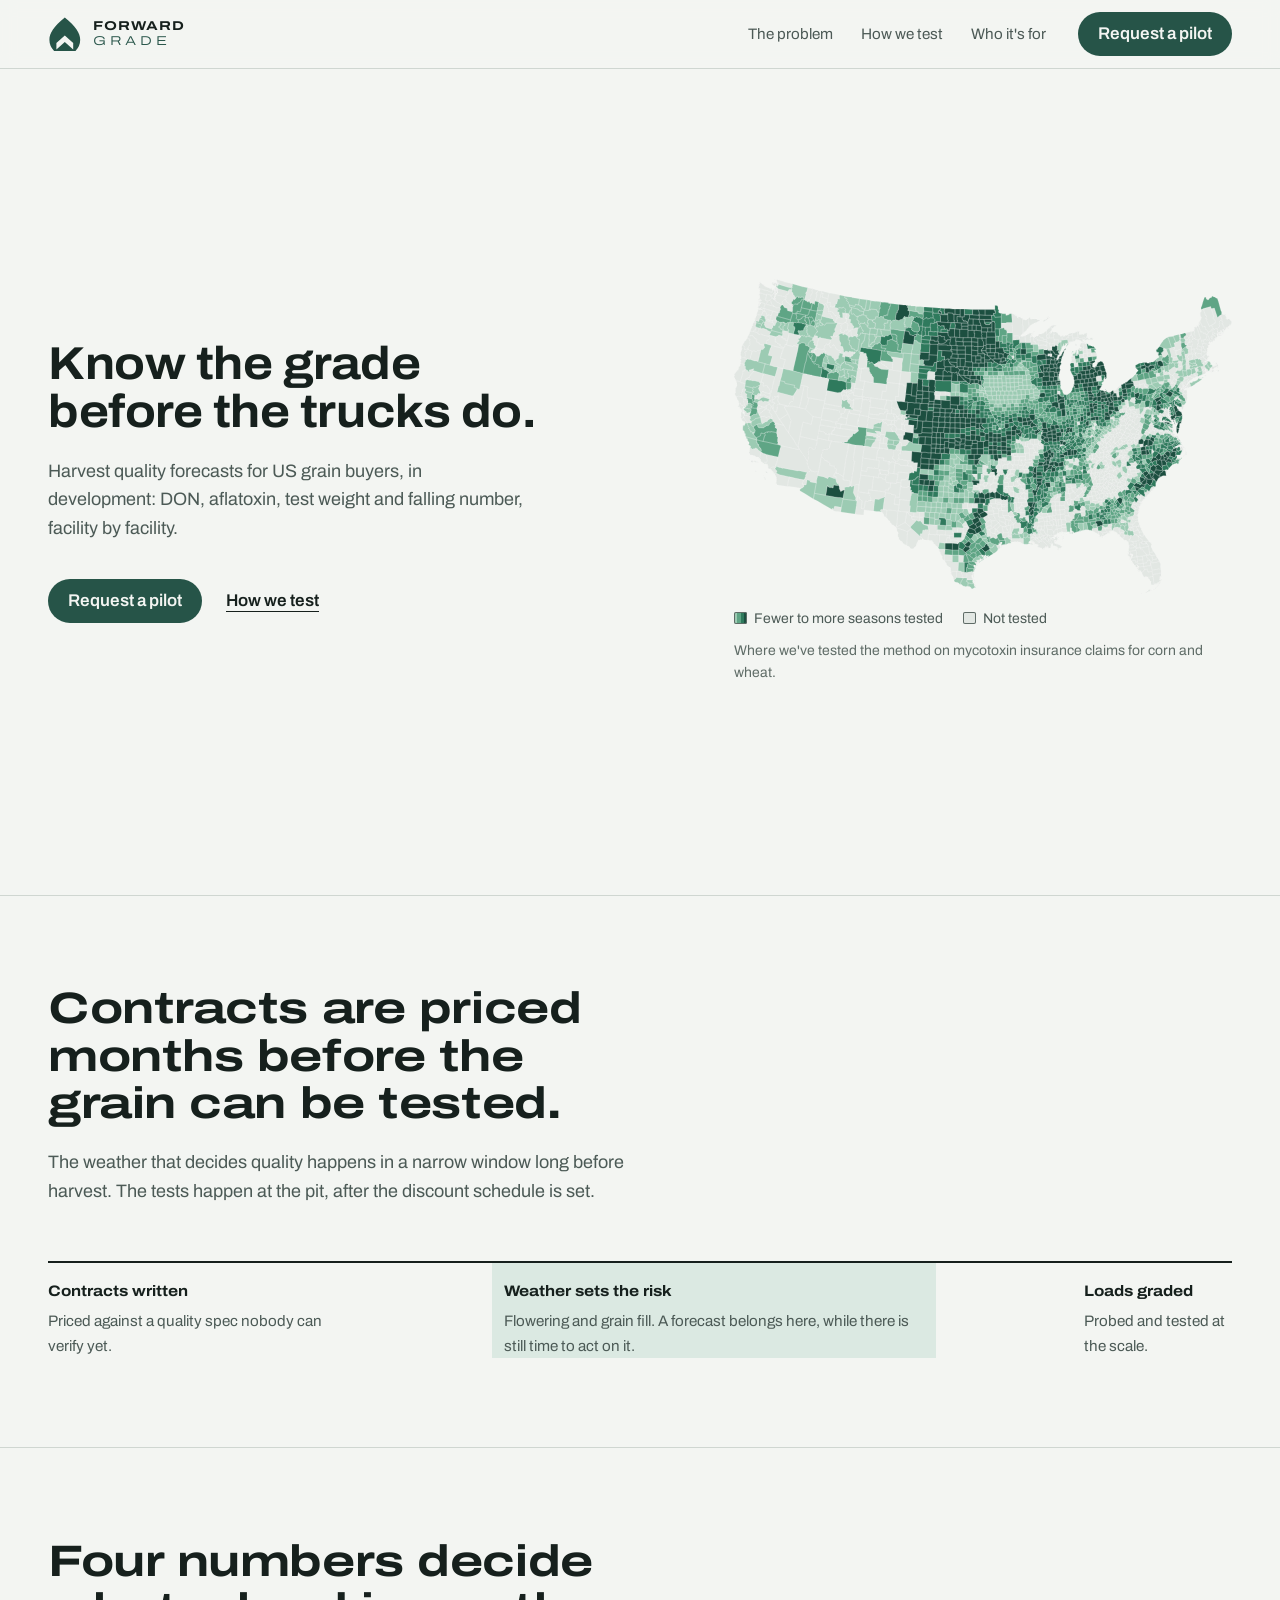
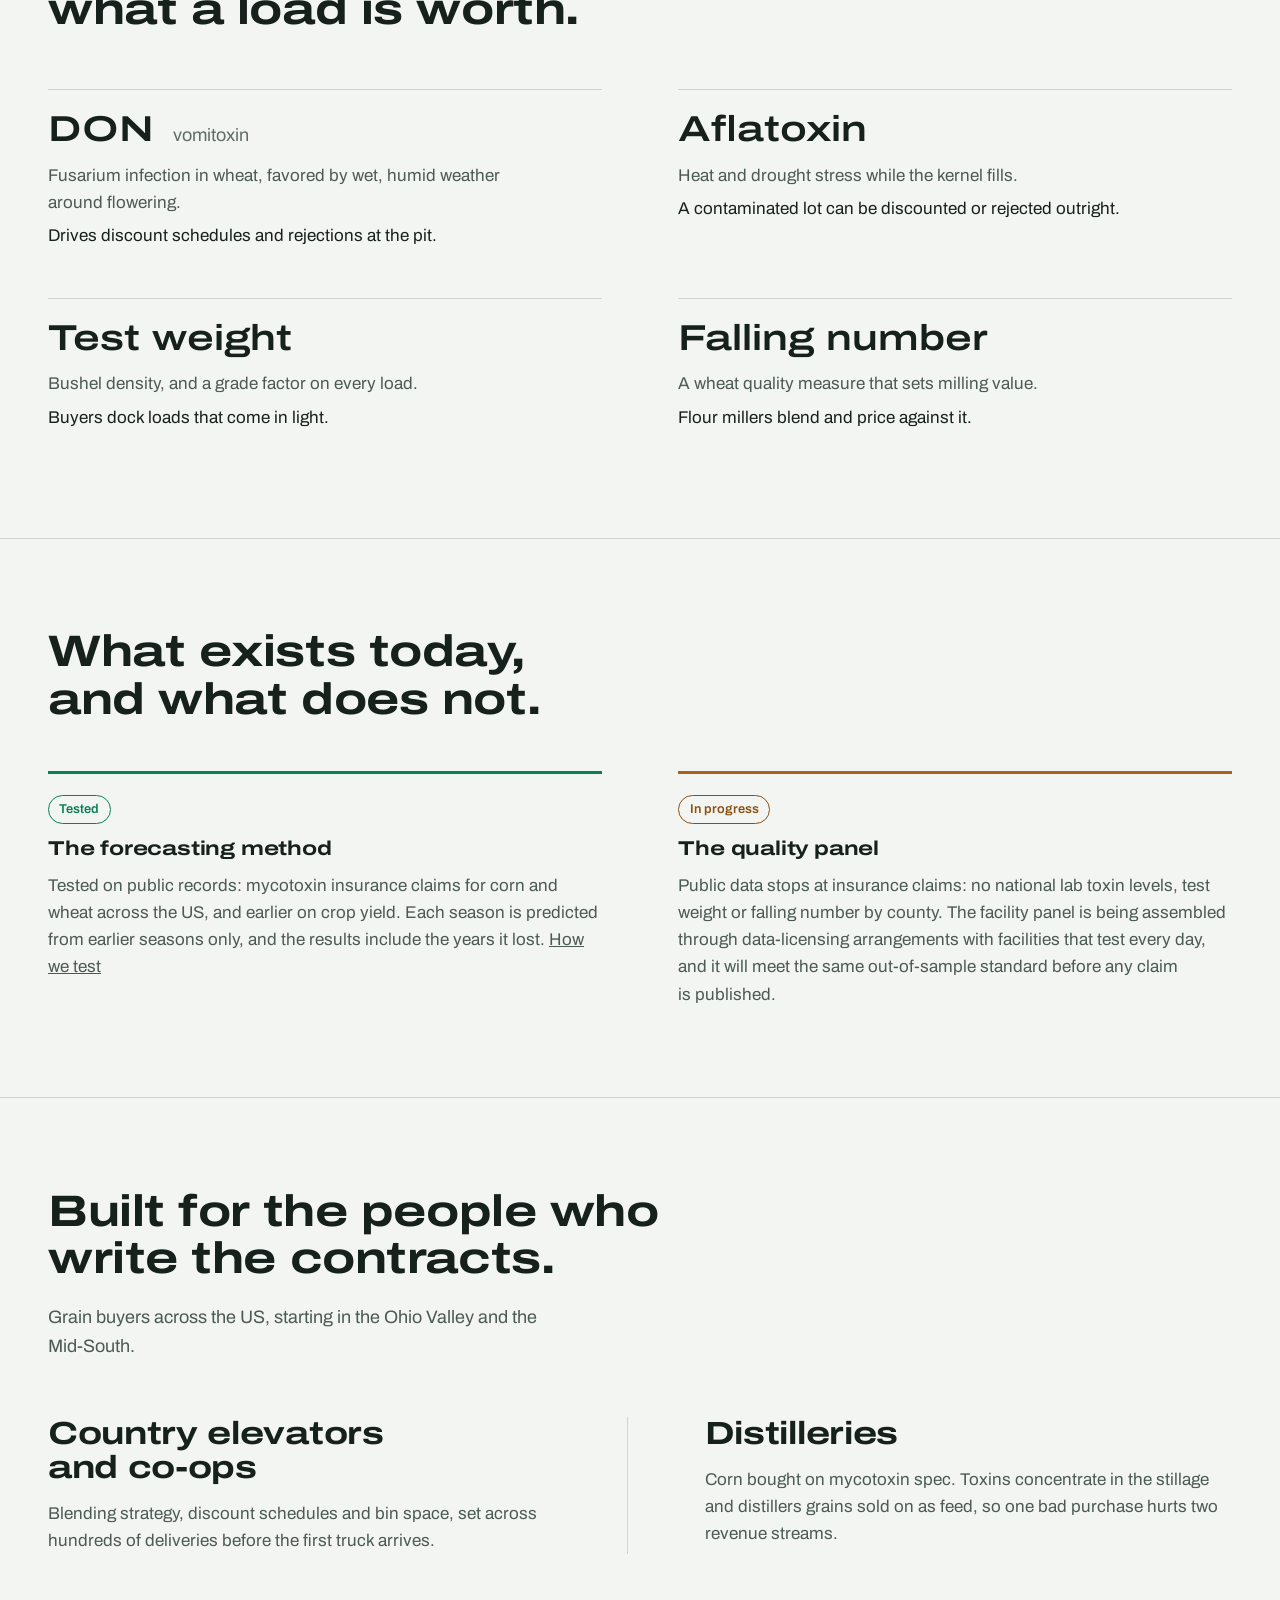
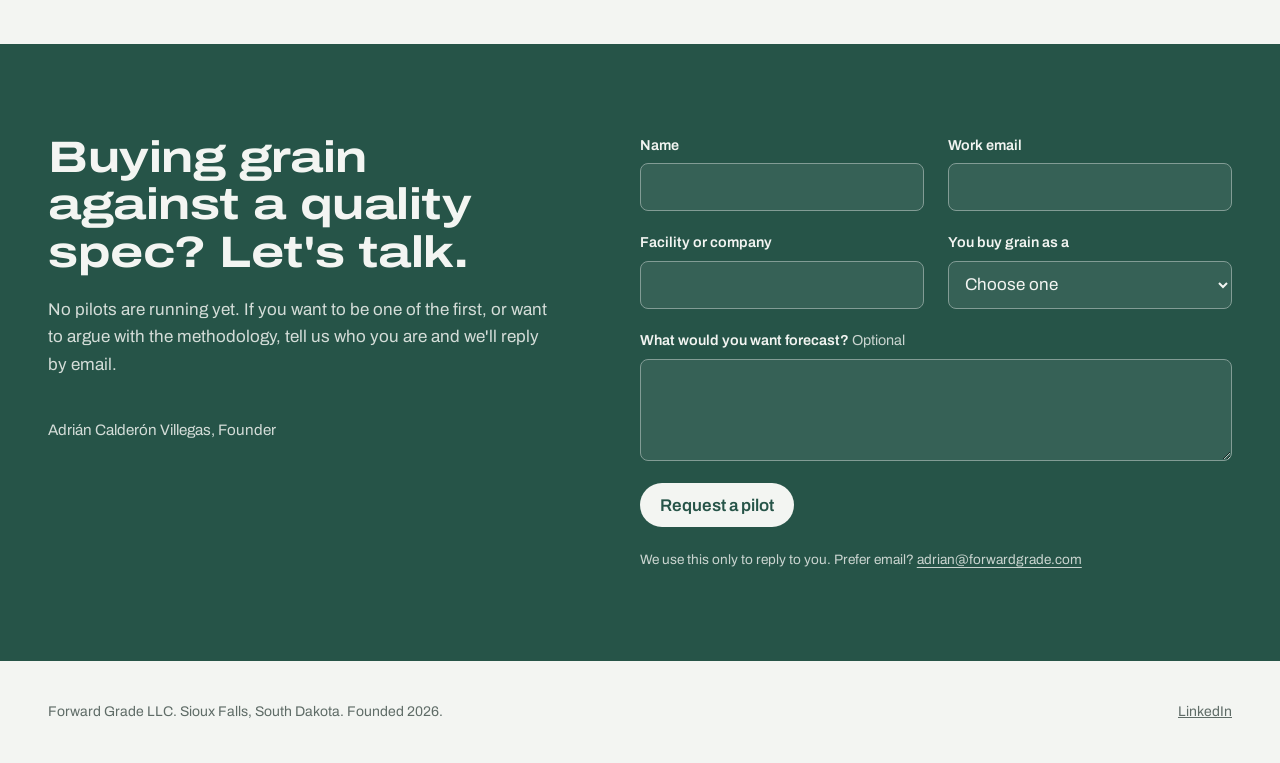
==== index.html @ 38999e74 "Forward Grade site: landing page, How we test, pilot form Co-Authored-By: Claude Opus 5.5 <noreply@a" ====
<!doctype html>
<html lang="en">
<head>
<meta charset="utf-8">
<meta name="viewport" content="width=device-width, initial-scale=1">
<title>Forward Grade | Building harvest quality forecasts for US grain buyers</title>
<meta name="description" content="Forward Grade is building harvest quality forecasts (DON, aflatoxin, test weight, falling number) for US elevators, co-ops and distilleries whose contracts are priced on them, starting in the Ohio Valley and the Mid-South.">
<meta property="og:title" content="Forward Grade">
<meta property="og:description" content="Forward Grade is building harvest quality forecasts for US grain buyers: DON, aflatoxin, test weight and falling number. A first public test on national mycotoxin insurance records is published.">
<meta name="theme-color" content="#265448">
<link rel="icon" href="img/favicon.svg" type="image/svg+xml">
<link rel="preload" href="fonts/archivo.woff2" as="font" type="font/woff2" crossorigin>
<link rel="stylesheet" href="styles.css">
</head>
<body>

<header class="top">
  <div class="wrap">
    <a class="lockup" href="#top" aria-label="Forward Grade, home">
      <svg viewBox="96 70 320 336" aria-hidden="true"><path fill-rule="evenodd" d="M256 76 C 366 162 410 236 410 298 A 154 154 0 0 1 102 298 C 102 236 146 162 256 76 Z M172 330 L256 254 L340 330 L340 396 L256 320 L172 396 Z"/></svg>
      <span><b>FORWARD</b><i>GRADE</i></span>
    </a>
    <nav aria-label="Sections">
      <a href="#gap">The problem</a>
      <a href="method.html">How we test</a>
      <a href="#buyers">Who it's for</a>
    </nav>
    <a class="button" href="#contact">Request a pilot</a>
  </div>
</header>

<main id="top">

<section class="hero">
  <div class="wrap">
    <div>
      <h1>Know the grade before the trucks do.</h1>
      <p class="lede">Harvest quality forecasts for US grain buyers, in development: DON, aflatoxin, test weight and falling number, facility by facility.</p>
      <div class="actions">
        <a class="button" href="#contact">Request a pilot</a>
        <a class="quiet" href="method.html">How we test</a>
      </div>
    </div>
    <figure class="hero-map">
      <img src="img/us-tested.svg" width="960" height="607" fetchpriority="high" alt="Map of the lower 48 states with every county where the method was tested shaded green, darker where more seasons were tested. Tested counties cover the Corn Belt, the Plains, the Mid-South and the East.">
      <figcaption>
        <ul class="legend" aria-label="Map key"><li class="k-ramp">Fewer to more seasons tested</li><li class="k-none">Not tested</li></ul>
        Where we've tested the method on mycotoxin insurance claims for corn and wheat.
      </figcaption>
    </figure>
  </div>
</section>

<section id="gap">
  <div class="wrap">
    <h2>Contracts are priced months before the grain can be tested.</h2>
    <p class="lede">The weather that decides quality happens in a narrow window long before harvest. The tests happen at the pit, after the discount schedule is set.</p>
    <ol class="season">
      <li class="spring"><b>Contracts written</b>Priced against a quality spec nobody can verify yet.</li>
      <li class="summer"><b>Weather sets the risk</b>Flowering and grain fill. A forecast belongs here, while there is still time to act on it.</li>
      <li class="fall"><b>Loads graded</b>Probed and tested at the scale.</li>
    </ol>
  </div>
</section>

<section id="measures">
  <div class="wrap">
    <h2>Four numbers decide what a load is worth.</h2>
    <dl class="measures">
      <div>
        <dt>DON <small>vomitoxin</small></dt>
        <dd>Fusarium infection in wheat, favored by wet, humid weather around flowering.</dd>
        <dd>Drives discount schedules and rejections at the pit.</dd>
      </div>
      <div>
        <dt>Aflatoxin</dt>
        <dd>Heat and drought stress while the kernel fills.</dd>
        <dd>A contaminated lot can be discounted or rejected outright.</dd>
      </div>
      <div>
        <dt>Test weight</dt>
        <dd>Bushel density, and a grade factor on every load.</dd>
        <dd>Buyers dock loads that come in light.</dd>
      </div>
      <div>
        <dt>Falling number</dt>
        <dd>A wheat quality measure that sets milling value.</dd>
        <dd>Flour millers blend and price against it.</dd>
      </div>
    </dl>
  </div>
</section>

<section id="status">
  <div class="wrap">
    <h2>What exists today, and what does not.</h2>
    <div class="status">
      <article>
        <span class="tag">Tested</span>
        <h3>The forecasting method</h3>
        <p>Tested on public records: mycotoxin insurance claims for corn and wheat across the US, and earlier on crop yield. Each season is predicted from earlier seasons only, and the results include the years it lost. <a href="method.html">How we test</a></p>
      </article>
      <article>
        <span class="tag caveat">In progress</span>
        <h3>The quality panel</h3>
        <p>Public data stops at insurance claims: no national lab toxin levels, test weight or falling number by county. The facility panel is being assembled through data-licensing arrangements with facilities that test every day, and it will meet the same out-of-sample standard before any claim is published.</p>
      </article>
    </div>
  </div>
</section>

<section id="buyers">
  <div class="wrap">
    <h2>Built for the people who write the contracts.</h2>
    <p class="lede">Grain buyers across the US, starting in the Ohio Valley and the Mid-South.</p>
    <div class="buyers">
      <article>
        <h3>Country elevators and co-ops</h3>
        <p>Blending strategy, discount schedules and bin space, set across hundreds of deliveries before the first truck arrives.</p>
      </article>
      <article>
        <h3>Distilleries</h3>
        <p>Corn bought on mycotoxin spec. Toxins concentrate in the stillage and distillers grains sold on as feed, so one bad purchase hurts two revenue streams.</p>
      </article>
    </div>
  </div>
</section>

<section class="contact" id="contact">
  <div class="wrap">
    <div>
      <h2>Buying grain against a quality spec? Let's talk.</h2>
      <p>No pilots are running yet. If you want to be one of the first, or want to argue with the methodology, tell us who you are and we'll reply by email.</p>
      <p class="sign">Adrián Calderón Villegas, Founder</p>
    </div>
    <form class="pilot" action="https://formspree.io/f/xoevwzev" method="post" novalidate>
      <input type="hidden" name="_subject" value="Forward Grade pilot request">
      <div class="field">
        <label for="f-name">Name</label>
        <input id="f-name" name="name" autocomplete="name" required maxlength="120">
        <p class="err" id="e-name"></p>
      </div>
      <div class="field">
        <label for="f-email">Work email</label>
        <input id="f-email" name="email" type="email" autocomplete="email" required maxlength="254">
        <p class="err" id="e-email"></p>
      </div>
      <div class="field">
        <label for="f-organization">Facility or company</label>
        <input id="f-organization" name="organization" autocomplete="organization" required maxlength="160">
        <p class="err" id="e-organization"></p>
      </div>
      <div class="field">
        <label for="f-segment">You buy grain as a</label>
        <select id="f-segment" name="segment" required>
          <option value="">Choose one</option>
          <option>Country elevator or co-op</option>
          <option>Distillery</option>
          <option>Feed mill</option>
          <option>Ethanol plant</option>
          <option>Flour mill</option>
          <option>Other</option>
        </select>
        <p class="err" id="e-segment"></p>
      </div>
      <div class="field wide">
        <label for="f-message">What would you want forecast? <span>Optional</span></label>
        <textarea id="f-message" name="message" rows="3" maxlength="2000"></textarea>
        <p class="err" id="e-message"></p>
      </div>
      <div class="hp" aria-hidden="true"><label for="f-gotcha">Leave this empty</label><input id="f-gotcha" name="_gotcha" tabindex="-1" autocomplete="off"></div>
      <div class="wide submit">
        <button class="button" type="submit">Request a pilot</button>
        <p class="status" role="status"></p>
      </div>
      <p class="wide privacy">We use this only to reply to you. Prefer email? <a href="mailto:adrian@forwardgrade.com">adrian@forwardgrade.com</a></p>
    </form>
  </div>
</section>
<script>
// Progressive enhancement: without JS the form still posts to Formspree, which shows its own thank-you page.
const form = document.querySelector(".pilot"), status = form.querySelector(".status"), button = form.querySelector("button");
const messages = {
  name: "Enter your name.",
  email: "Enter an email address like name@company.com.",
  organization: "Enter the facility or company you buy for.",
  segment: "Choose the kind of buyer you are.",
};
function showErrors(errors) {
  for (const [k, msg] of Object.entries(errors)) {
    document.getElementById("e-" + k).textContent = msg;
    document.getElementById("f-" + k).setAttribute("aria-invalid", "true");
  }
  status.textContent = "Check the highlighted fields.";
  form.querySelector("[aria-invalid]").focus();
}
form.addEventListener("submit", async (e) => {
  e.preventDefault();
  form.querySelectorAll(".err").forEach((p) => (p.textContent = ""));
  form.querySelectorAll("[aria-invalid]").forEach((el) => el.removeAttribute("aria-invalid"));
  // Formspree only checks the email format, so required fields are checked here with the browser's own rules.
  const errors = {};
  for (const k in messages) if (!form.elements[k].checkValidity() || !form.elements[k].value.trim()) errors[k] = messages[k];
  if (Object.keys(errors).length) return showErrors(errors);
  button.disabled = true;
  status.textContent = "Sending your request...";
  try {
    const res = await fetch(form.action, { method: "POST", body: new FormData(form), headers: { Accept: "application/json" } });
    if (res.ok) {
      form.reset();
      status.textContent = "Request sent. We'll reply by email.";
    } else {
      const body = await res.json().catch(() => ({}));
      const fieldErrors = Object.fromEntries((body.errors || []).filter((x) => messages[x.field]).map((x) => [x.field, messages[x.field]]));
      if (Object.keys(fieldErrors).length) showErrors(fieldErrors);
      else status.textContent = "Couldn't send right now. Try again, or email adrian@forwardgrade.com.";
    }
  } catch {
    status.textContent = "Couldn't send. Check your connection and try again, or email adrian@forwardgrade.com.";
  }
  button.disabled = false;
});
</script>

</main>

<footer>
  <div class="wrap">
    <span>Forward Grade LLC. Sioux Falls, South Dakota. Founded 2026.</span>
    <a href="https://www.linkedin.com/company/forwardgrade">LinkedIn</a>
  </div>
</footer>

</body>
</html>
---- styles.css ----
@font-face {
  font-family: "Archivo";
  src: url("fonts/archivo.woff2") format("woff2");
  font-weight: 100 900;
  font-stretch: 62% 125%;
  font-display: swap;
}

:root {
  --paper: #f3f5f2;
  --surface: #fbfcfa;
  --ink: #16201d;
  --ink-soft: #4c5a56;
  --ink-faint: #5f6c67;
  --rule: #cfd6d1;
  --brand: #265448;
  /* map ramp: keep in sync with us-tested.svg (backtest/make_web_charts.py) */
  --depth-1: #9ccbb3;
  --depth-2: #5fa585;
  --depth-3: #2f7a5d;
  --depth-4: #1c4f40;
  --depth-none: #e2e7e3;
  --win: #0a7f5b;
  --caveat: #a8651a;
  --caveat-text: #8a5212;
  --on-brand: #f3f5f2;
  --band: #265448;
  --on-band: #f3f5f2;
  --band-button: #f3f5f2;
  --band-button-text: #265448;
  --band-err: #f2c48d;
  --measure: 36rem;
  --wide: 76rem;
  --gutter: clamp(1rem, 4vw, 3rem);
  color-scheme: light dark;
}

@media (prefers-color-scheme: dark) {
  :root {
    --paper: #0f1412;
    --surface: #171d1a;
    --ink: #e3e9e5;
    --ink-soft: #a9b5af;
    --ink-faint: #8d9a94;
    --rule: #2b3430;
    --brand: #e8d3ae;
    --depth-1: #2c5a4a;
    --depth-2: #3f8a6c;
    --depth-3: #6cb898;
    --depth-4: #a9dcc6;
    --depth-none: #1f2724;
    --win: #3fa07f;
    --caveat: #bf8134;
    --caveat-text: #d89a4e;
    --on-brand: #0f1412;
    --band: #1b332c;
    --on-band: #e3e9e5;
    --band-button: #e8d3ae;
    --band-button-text: #0f1412;
  }
}

*, *::before, *::after { box-sizing: border-box; }
html { scroll-behavior: smooth; scroll-padding-top: 5rem; }
body {
  margin: 0;
  background: var(--paper);
  color: var(--ink);
  font: 400 1.0625rem/1.6 "Archivo", system-ui, sans-serif;
  font-stretch: 100%;
  -webkit-font-smoothing: antialiased;
}
h1, h2, h3 { margin: 0; font-weight: 700; font-stretch: 125%; line-height: 1.08; letter-spacing: -0.01em; text-wrap: balance; }
h2 { font-size: clamp(1.75rem, 3.6vw, 2.75rem); max-width: 22ch; }
h3 { font-size: 1.25rem; }
p { margin: 0; max-width: var(--measure); text-wrap: pretty; }
a { color: inherit; }
:focus-visible { outline: 2px solid var(--win); outline-offset: 3px; border-radius: 2px; }

.wrap { width: min(100% - 2 * var(--gutter), var(--wide)); margin-inline: auto; }
section { padding-block: clamp(3.5rem, 7vw, 6rem); }
section + section { border-top: 1px solid var(--rule); }
.lede { color: var(--ink-soft); font-size: 1.125rem; margin-top: 1.25rem; }

/* Header */
.top { position: sticky; top: 0; z-index: 10; background: color-mix(in srgb, var(--paper) 92%, transparent); backdrop-filter: blur(8px); border-bottom: 1px solid var(--rule); }
.top .wrap { display: flex; align-items: center; gap: 2rem; height: 4.25rem; }
.lockup { display: flex; align-items: center; gap: 0.7rem; text-decoration: none; margin-right: auto; }
.lockup svg { width: 2.1rem; height: 2.1rem; fill: var(--brand); }
.lockup span { display: grid; line-height: 1; font-stretch: 125%; font-size: 0.8rem; }
.lockup b { letter-spacing: 0.08em; }
.lockup i { font-style: normal; font-weight: 300; letter-spacing: 0.32em; color: var(--brand); margin-top: 0.2em; }
.top nav { display: flex; gap: 1.75rem; font-size: 0.95rem; }
.top nav a { text-decoration: none; color: var(--ink-soft); }
.top nav a:hover, .top nav [aria-current] { color: var(--ink); }
.top nav [aria-current] { text-decoration: underline; text-decoration-thickness: 2px; text-underline-offset: 0.45em; }

.button {
  display: inline-flex; align-items: center; min-height: 2.75rem; padding: 0 1.25rem;
  background: var(--brand); color: var(--on-brand); border-radius: 999px;
  font-weight: 600; text-decoration: none; white-space: nowrap;
  transition: transform 0.15s, background-color 0.15s;
}
.button:hover { background: color-mix(in srgb, var(--brand) 86%, var(--ink)); }
.button:active { transform: translateY(1px); }
.quiet { font-weight: 600; text-underline-offset: 0.3em; }

/* Hero */
.hero { padding-block: clamp(2.5rem, 6vw, 5rem); }
.hero .wrap { display: grid; grid-template-columns: 1.25fr 1fr; gap: clamp(2rem, 5vw, 5rem); align-items: center; min-height: calc(100dvh - 4.25rem - 10rem); }
.hero h1 { font-size: clamp(2.25rem, 3.6vw, 3.4rem); font-stretch: 110%; line-height: 1.04; max-width: none; }
.hero .lede { max-width: 30rem; }
.actions { display: flex; flex-wrap: wrap; align-items: center; gap: 1.5rem; margin-top: 2.25rem; }
.hero-map img { display: block; width: 100%; height: auto; }
.legend { list-style: none; display: flex; flex-wrap: wrap; gap: 0.35rem 1.25rem; margin: 0 0 0.6rem; padding: 0; color: var(--ink-soft); }
.legend li::before { content: ""; display: inline-block; width: 0.8rem; height: 0.8rem; border-radius: 2px; margin-right: 0.45rem; vertical-align: -0.1em; box-shadow: inset 0 0 0 1px var(--ink-faint); }
.k-ramp::before { width: 3.2rem; background: linear-gradient(90deg, var(--depth-1) 0 25%, var(--depth-2) 0 50%, var(--depth-3) 0 75%, var(--depth-4) 0); }
.k-none::before { background: var(--depth-none); }
figure { margin: 0; }
figcaption { margin-top: 0.9rem; font-size: 0.875rem; color: var(--ink-faint); max-width: 34rem; }

/* The gap: a real timeline */
.season { list-style: none; padding: 0; margin: 3.5rem 0 0; display: grid; grid-template-columns: repeat(8, 1fr); border-top: 2px solid var(--ink); }
.season li { padding-top: 1rem; font-size: 0.95rem; color: var(--ink-soft); }
.season li b { display: block; color: var(--ink); font-stretch: 112%; margin-bottom: 0.35rem; }
.season .spring { grid-column: 1 / 3; }
.season .summer { grid-column: 4 / 7; background: color-mix(in srgb, var(--win) 10%, transparent); padding-inline: 0.75rem; }
.season .fall { grid-column: 8 / 9; }

/* Four measures */
.measures { display: grid; grid-template-columns: repeat(2, 1fr); gap: 3rem clamp(2rem, 6vw, 6rem); margin-top: 3.5rem; }
.measures div { border-top: 1px solid var(--rule); padding-top: 1.25rem; }
.measures dt { font-size: clamp(1.6rem, 3vw, 2.25rem); font-weight: 600; font-stretch: 125%; line-height: 1.1; }
.measures dt small { font-size: 0.5em; font-weight: 400; font-stretch: 100%; color: var(--ink-faint); margin-left: 0.4em; }
.measures dd { margin: 0.75rem 0 0; color: var(--ink-soft); max-width: 30rem; }
.measures dd + dd { color: var(--ink); margin-top: 0.4rem; }

/* Built / not built */
.status { display: grid; grid-template-columns: 1fr 1fr; gap: clamp(2rem, 6vw, 6rem); margin-top: 3rem; }
.status article { border-top: 3px solid var(--win); padding-top: 1.25rem; }
.status article + article { border-top-color: var(--caveat); }
.status h3 { margin: 0.9rem 0 0.75rem; }
.status p { color: var(--ink-soft); }
.tag { display: inline-block; font-size: 0.8rem; font-weight: 600; padding: 0.2rem 0.65rem; border-radius: 999px; border: 1px solid currentColor; color: var(--win); }
.tag.caveat { color: var(--caveat-text); }

/* The record */
.method .lede + .lede { margin-top: 1rem; color: var(--ink); }
.not-quality { margin-top: 3.5rem; font-weight: 600; color: var(--caveat-text); }
.charts { display: grid; grid-template-columns: 1fr 1fr; gap: clamp(2rem, 5vw, 4rem); margin-top: 1.25rem; }
.withdrawn { border-left: 3px solid var(--caveat); padding-left: clamp(1rem, 2vw, 1.75rem); }
.crop h3 { display: flex; align-items: center; gap: 0.75rem; font-size: 1.125rem; margin-bottom: 1.25rem; }

.bars { list-style: none; margin: 0; padding: 0; height: 10rem; background: linear-gradient(var(--rule), var(--rule)) 0 30.5% / 100% 1px no-repeat, linear-gradient(var(--rule), var(--rule)) 0 69.5% / 100% 1px no-repeat; display: grid; grid-template-columns: repeat(13, 1fr); gap: 2px; position: relative; }
.bars::before { content: ""; position: absolute; inset: 50% 0 auto; border-top: 1px solid var(--ink-faint); }
.bars li { position: relative; outline-offset: 0; }
.bars li::before { content: ""; position: absolute; left: 18%; right: 18%; height: max(2px, calc(var(--h) * 0.78%)); }
.bars .up::before { bottom: 50%; background: var(--win); border-radius: 4px 4px 0 0; }
.bars .down::before { top: 50%; background: var(--caveat); border-radius: 0 0 4px 4px; }
.bars li span { position: absolute; bottom: -1.4rem; left: 0; right: 0; text-align: center; font-size: 0.75rem; color: var(--ink-faint); font-variant-numeric: tabular-nums; }
.bars li::after {
  content: attr(data-v); position: absolute; left: 50%; bottom: calc(50% + var(--h) * 0.78% + 0.4rem); translate: -50% 0;
  background: var(--ink); color: var(--paper); font-size: 0.75rem; font-weight: 600; padding: 0.15rem 0.45rem; border-radius: 4px;
  white-space: nowrap; opacity: 0; pointer-events: none; transition: opacity 0.12s; z-index: 1;
}
.bars .down::after { bottom: auto; top: calc(50% + var(--h) * 0.78% + 0.4rem); }
.bars li:hover::after { opacity: 1; }
.crop figcaption { margin-top: 2.25rem; }
.withdrawn .bars .up::before { background: color-mix(in srgb, var(--win) 45%, var(--paper)); box-shadow: inset 0 0 0 1.5px var(--win); }
.withdrawn .bars .down::before { background: color-mix(in srgb, var(--caveat) 45%, var(--paper)); box-shadow: inset 0 0 0 1.5px var(--caveat); }
.withdrawn .bars .carried::before { background: var(--win); }
.bars .carried-note { position: absolute; left: 0; width: calc(200% / 13); top: calc(50% + 0.75rem); border-top: 2px solid var(--caveat); padding-top: 0.35rem; font-size: 0.75rem; line-height: 1.3; color: var(--caveat-text); font-weight: 600; }
.bars .carried-note::before, .bars .carried-note::after { content: none; }

details { margin-top: 4rem; }
summary { cursor: pointer; font-weight: 600; color: var(--ink-soft); }
table { margin-top: 1.25rem; border-collapse: collapse; font-variant-numeric: tabular-nums; font-size: 0.9rem; min-width: 22rem; }
th, td { padding: 0.4rem 1.5rem 0.4rem 0; text-align: right; }
th:first-child, td:first-child { text-align: left; }
thead th { border-bottom: 1px solid var(--rule); color: var(--ink-soft); font-weight: 600; }

/* Who it is for */
.buyers { display: grid; grid-template-columns: 1.1fr 1fr; gap: clamp(2rem, 6vw, 6rem); margin-top: 3.5rem; }
.buyers h3 { font-size: clamp(1.5rem, 2.6vw, 2rem); }
.buyers p { margin-top: 0.9rem; color: var(--ink-soft); }
.buyers article:first-child { padding-right: clamp(0rem, 3vw, 3rem); border-right: 1px solid var(--rule); }

/* Contact */
.contact { background: var(--band); color: var(--on-band); border: 0; }
.contact .wrap { display: grid; grid-template-columns: 1fr 1.15fr; align-items: start; gap: 2.5rem clamp(2rem, 6vw, 6rem); }
.contact h2 { max-width: 18ch; }
.contact .wrap > div > p { margin-top: 1.25rem; opacity: 0.85; }
.contact .button { background: var(--band-button); color: var(--band-button-text); }
.contact .button:hover { background: color-mix(in srgb, var(--band-button) 88%, var(--band)); }
.contact a:not(.button) { color: var(--on-band); text-underline-offset: 0.2em; }
.contact :focus-visible { outline-color: var(--on-band); }
.cta .wrap { grid-template-columns: 1fr; }
.contact .wrap .sign { font-size: 0.95rem; margin-top: 2.5rem; }

.pilot { display: grid; grid-template-columns: 1fr 1fr; gap: 1.25rem 1.5rem; }
.pilot .wide { grid-column: 1 / -1; }
.field { display: grid; gap: 0.4rem; align-content: start; }
.field label { font-size: 0.9rem; font-weight: 600; }
.field label span { font-weight: 400; opacity: 0.8; }
.pilot input, .pilot select, .pilot textarea {
  font: inherit; color: var(--on-band); background: color-mix(in srgb, var(--on-band) 8%, var(--band));
  border: 1px solid color-mix(in srgb, var(--on-band) 45%, var(--band)); border-radius: 0.5rem; padding: 0.6rem 0.75rem; width: 100%; min-height: 3rem;
}
.pilot select option { color: initial; }
.pilot textarea { resize: vertical; }
.pilot [aria-invalid] { border-color: var(--band-err); border-width: 2px; }
.pilot .err { color: var(--band-err); font-size: 0.85rem; min-height: 0; }
.pilot .err:empty { display: none; }
.pilot .submit { display: flex; flex-wrap: wrap; align-items: center; gap: 1rem 1.5rem; }
.pilot button { border: 0; cursor: pointer; font: inherit; font-weight: 600; }
.pilot button:disabled { opacity: 0.6; cursor: progress; }
.pilot .status { font-weight: 600; }
.pilot .privacy { font-size: 0.85rem; opacity: 0.8; }
.pilot .privacy a { color: var(--on-band); }
.hp { position: absolute; left: -9999px; }

.page-intro h1 { font-size: clamp(2.25rem, 4.4vw, 3.6rem); max-width: 18ch; }
.page-intro .lede { max-width: 40rem; }
.limits { display: grid; gap: 0; margin: 2.5rem 0 0; max-width: 56rem; }
.limits div { display: grid; grid-template-columns: 16rem 1fr; gap: 0.5rem 2.5rem; padding: 1.25rem 0; border-top: 1px solid var(--rule); }
.limits dt { font-weight: 700; font-stretch: 112%; }
.limits dd { margin: 0; color: var(--ink-soft); }

footer { padding-block: 2.5rem; font-size: 0.875rem; color: var(--ink-faint); }
footer .wrap { display: flex; flex-wrap: wrap; justify-content: space-between; gap: 1rem; }

/* One orchestrated moment: the bars grow as the record scrolls into view. */
@media (prefers-reduced-motion: no-preference) {
  @supports (animation-timeline: view()) {
    .bars li::before { animation: grow linear both; animation-timeline: view(); animation-range: entry 10% cover 40%; }
    .bars .up::before { transform-origin: bottom; }
    .bars .down::before { transform-origin: top; }
  }
}
@keyframes grow { from { transform: scaleY(0); } }
@media (prefers-reduced-motion: reduce) { html { scroll-behavior: auto; } }

@media (max-width: 900px) {
  .top nav { display: none; }
  .hero .wrap, .charts, .buyers, .status, .measures { grid-template-columns: 1fr; }
  .hero .wrap { min-height: 0; }
  .buyers article:first-child { border-right: 0; padding-right: 0; }
  .season { grid-template-columns: 1fr; border-top: 0; border-left: 2px solid var(--ink); padding-left: 1.25rem; gap: 1.5rem; }
  .season li, .season .spring, .season .summer, .season .fall { grid-column: 1; padding: 0; }
  .season .summer { background: none; }
  .contact .wrap, .pilot, .limits div { grid-template-columns: 1fr; }
  .bars { height: 9rem; }
  .bars li span { font-size: 0.75rem; }
}
@media (max-width: 560px) { .bars .carried-note { display: none; } }
@media (max-width: 480px) { .top .wrap { gap: 1rem; } .top .button { padding: 0 0.9rem; font-size: 0.875rem; } }

/* Quality backtest section (backtest/web/quality.css). Site tokens only. */
.bars.y21 { grid-template-columns: repeat(21, 1fr); gap: 1px; }
.bars.y21 li::before { left: 12%; right: 12%; }
.q-stats { display: grid; grid-template-columns: repeat(4, 1fr); gap: 1px; margin: 2.5rem 0 0; background: var(--rule); border: 1px solid var(--rule); }
.q-stats div { background: var(--surface); padding: 1rem 1.1rem 1.2rem; }
.q-stats dt { font-size: 0.8125rem; line-height: 1.35; color: var(--ink-soft); }
.q-stats dd { margin: 0.5rem 0 0; font-size: clamp(1.6rem, 3vw, 2.1rem); font-weight: 650; font-stretch: 88%; color: var(--ink); font-variant-numeric: tabular-nums; }
.q-map { margin-top: 2.5rem; }
.q-map img { display: block; width: 100%; height: auto; }
.q-map figcaption, .q-note { margin-top: 0.75rem; font-size: 0.875rem; color: var(--ink-soft); max-width: var(--measure); }
.q-note { margin-top: 2.5rem; }
.q-table { overflow-x: auto; }
.lc h3 { margin-bottom: 0.5rem; }
.lc-legend { list-style: none; display: flex; flex-wrap: wrap; gap: 0.35rem 1.1rem; margin: 0 0 0.9rem; padding: 0; font-size: 0.8125rem; color: var(--ink-soft); }
.lc-legend li::before { content: ""; display: inline-block; width: 0.9rem; margin-right: 0.4rem; vertical-align: middle; }
.lc-legend .k-actual::before { height: 0.7rem; background: var(--ink-faint); opacity: 0.6; border-radius: 2px 2px 0 0; }
.lc-legend .k-model::before { border-top: 2px solid var(--win); }
.lc-legend .k-hist::before { border-top: 2px dashed var(--ink); }
.lc-plot { position: relative; height: 10rem; margin: 0 0 2.6rem 2.2rem; }
.lc-plot svg { position: absolute; inset: 0; width: 100%; height: 100%; overflow: visible; }
.lc-y { position: absolute; left: -2.2rem; right: 0; bottom: calc(var(--v) * 1%); font-size: 0.75rem; line-height: 0; color: var(--ink-faint); font-variant-numeric: tabular-nums; border-bottom: 1px solid var(--rule); }
.lc-bar { fill: var(--ink-faint); opacity: 0.6; }
.lc-model, .lc-hist { fill: none; stroke-width: 2; vector-effect: non-scaling-stroke; stroke-linejoin: round; }
.lc-model { stroke: var(--win); }
.lc-hist { stroke: var(--ink); stroke-dasharray: 5 4; }
.lc-hit { fill: transparent; }
.lc-hit:hover { fill: var(--ink); fill-opacity: 0.06; }
.lc-x { list-style: none; margin: 0; padding: 0; position: absolute; left: 0; right: 0; bottom: -1.4rem; }
.lc-x li { position: absolute; left: calc((var(--i) + 0.5) / var(--n) * 100%); transform: translateX(-50%); font-size: 0.75rem; color: var(--ink-faint); font-variant-numeric: tabular-nums; }
@media (max-width: 860px) { .q-stats { grid-template-columns: 1fr 1fr; } }
@media (max-width: 560px) { .bars.y21 li:nth-child(even) span { visibility: hidden; } }
.q-map { max-width: 48rem; }
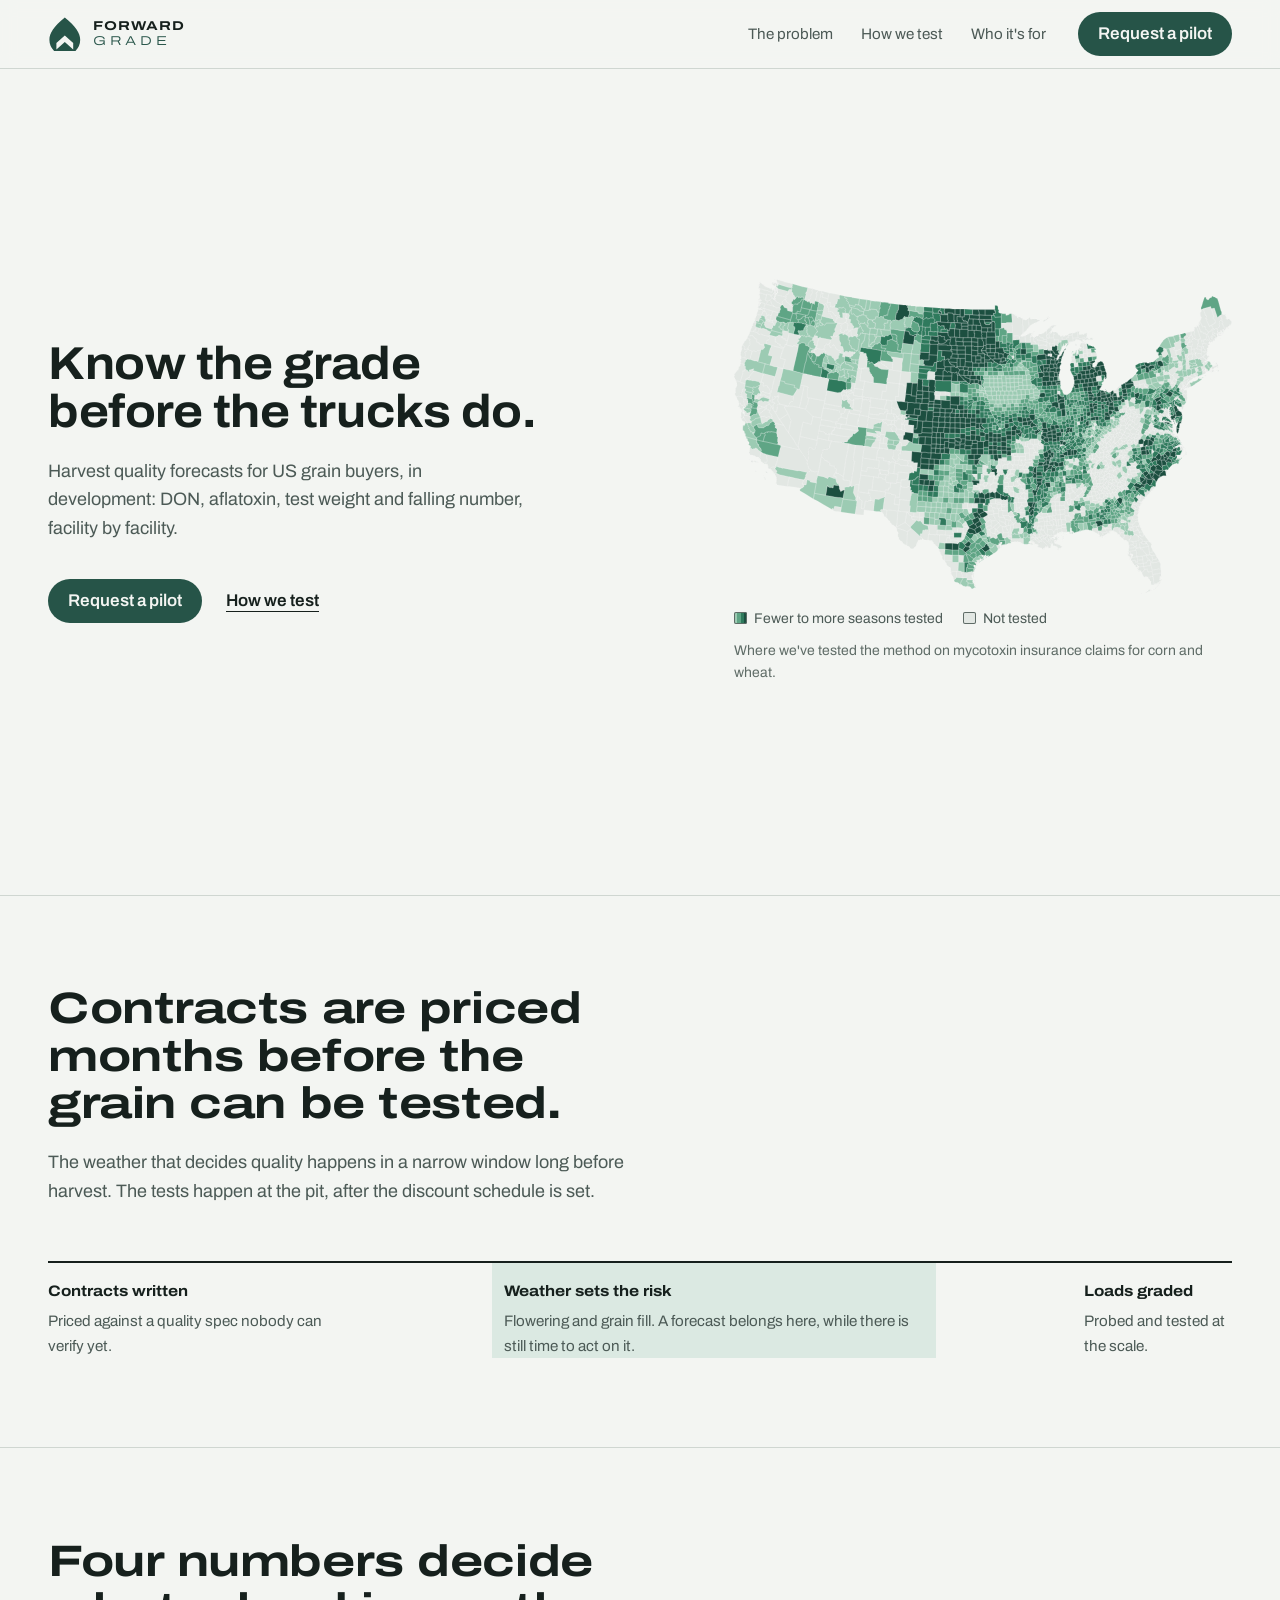
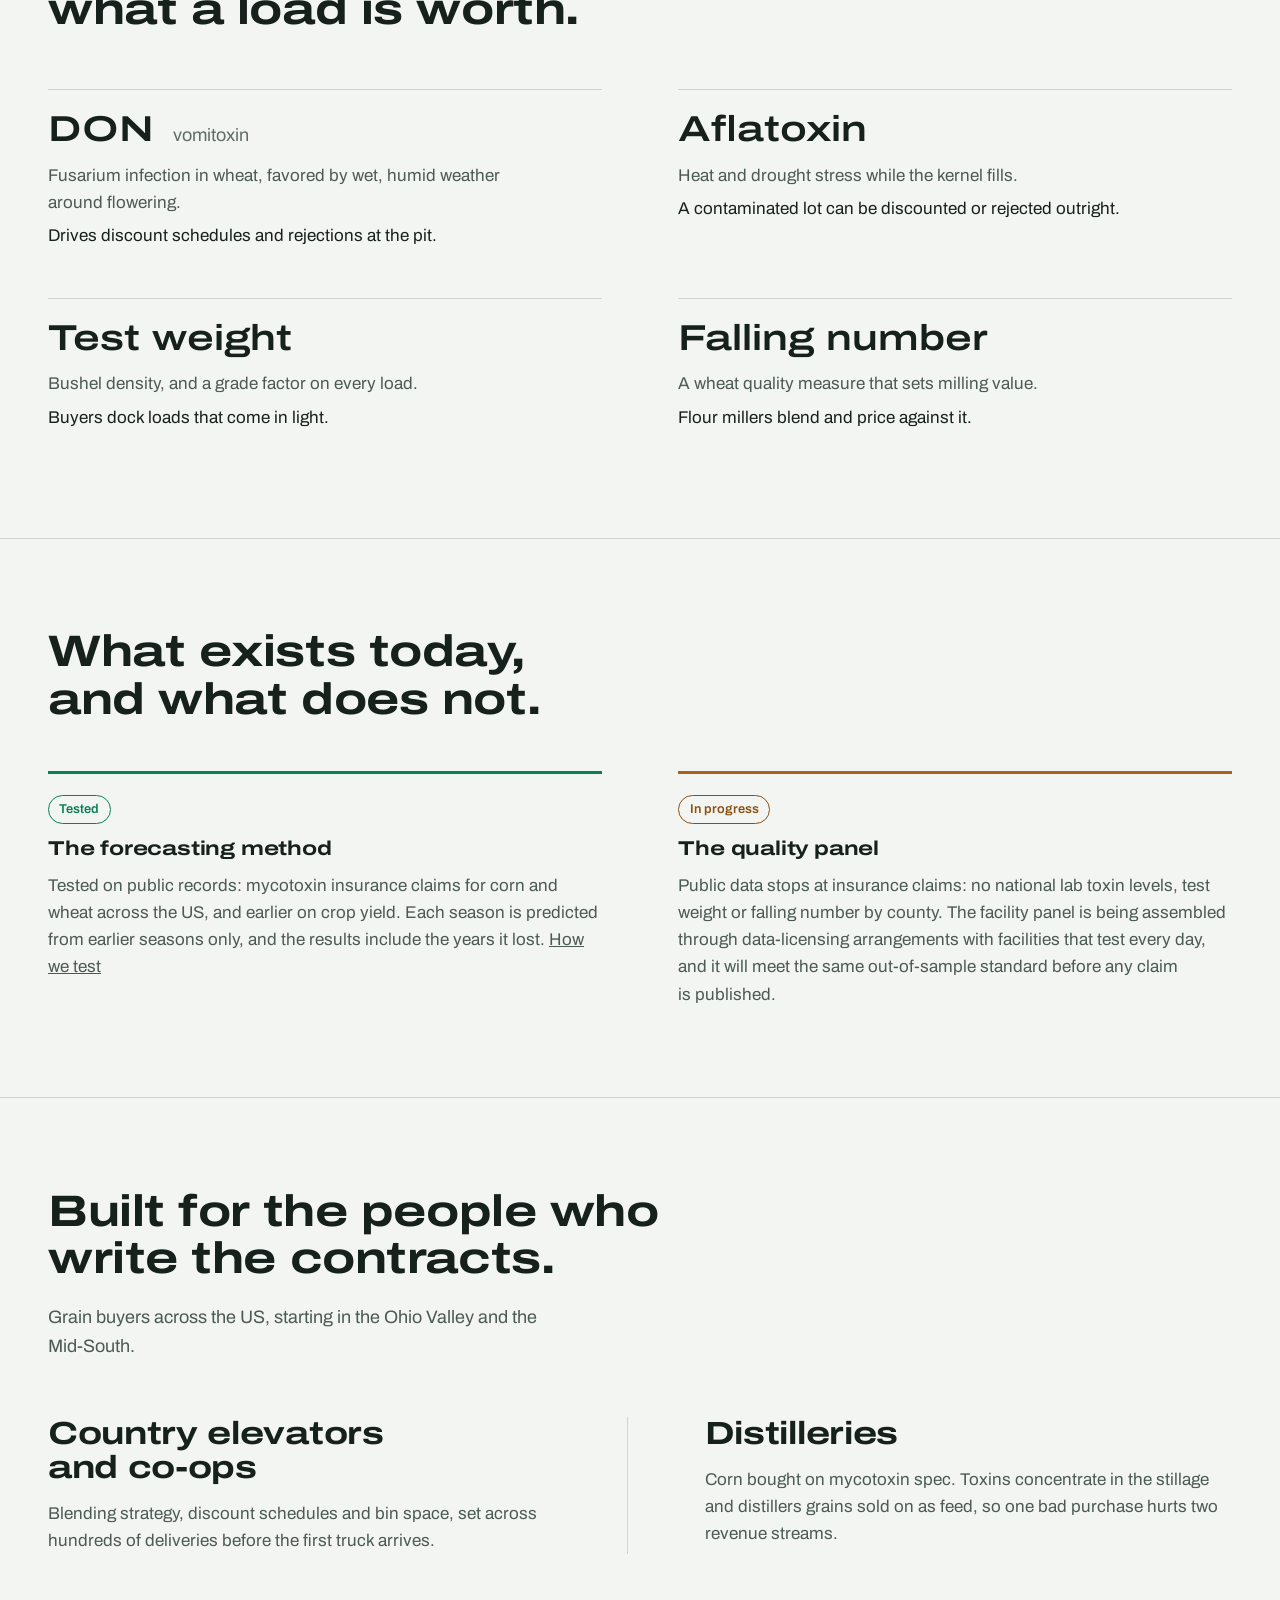
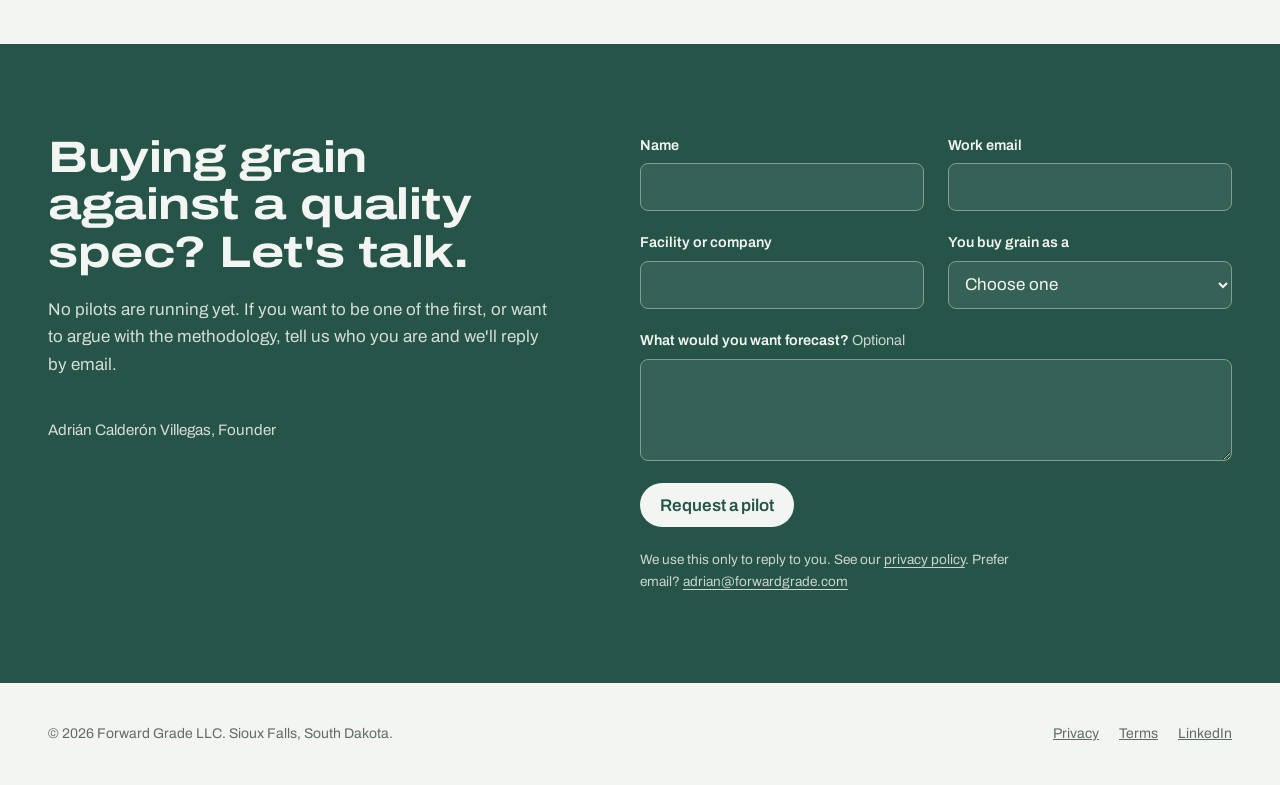
==== commit 212de51b: "Add privacy policy, terms of use and data disclaimers; lead How we test with limits and metrics Co-A" ====
--- a/index.html
+++ b/index.html
@@ -1,235 +1,235 @@
-<!doctype html>
-<html lang="en">
-<head>
-<meta charset="utf-8">
-<meta name="viewport" content="width=device-width, initial-scale=1">
-<title>Forward Grade | Building harvest quality forecasts for US grain buyers</title>
-<meta name="description" content="Forward Grade is building harvest quality forecasts (DON, aflatoxin, test weight, falling number) for US elevators, co-ops and distilleries whose contracts are priced on them, starting in the Ohio Valley and the Mid-South.">
-<meta property="og:title" content="Forward Grade">
-<meta property="og:description" content="Forward Grade is building harvest quality forecasts for US grain buyers: DON, aflatoxin, test weight and falling number. A first public test on national mycotoxin insurance records is published.">
-<meta name="theme-color" content="#265448">
-<link rel="icon" href="img/favicon.svg" type="image/svg+xml">
-<link rel="preload" href="fonts/archivo.woff2" as="font" type="font/woff2" crossorigin>
-<link rel="stylesheet" href="styles.css">
-</head>
-<body>
-
-<header class="top">
-  <div class="wrap">
-    <a class="lockup" href="#top" aria-label="Forward Grade, home">
-      <svg viewBox="96 70 320 336" aria-hidden="true"><path fill-rule="evenodd" d="M256 76 C 366 162 410 236 410 298 A 154 154 0 0 1 102 298 C 102 236 146 162 256 76 Z M172 330 L256 254 L340 330 L340 396 L256 320 L172 396 Z"/></svg>
-      <span><b>FORWARD</b><i>GRADE</i></span>
-    </a>
-    <nav aria-label="Sections">
-      <a href="#gap">The problem</a>
-      <a href="method.html">How we test</a>
-      <a href="#buyers">Who it's for</a>
-    </nav>
-    <a class="button" href="#contact">Request a pilot</a>
-  </div>
-</header>
-
-<main id="top">
-
-<section class="hero">
-  <div class="wrap">
-    <div>
-      <h1>Know the grade before the trucks do.</h1>
-      <p class="lede">Harvest quality forecasts for US grain buyers, in development: DON, aflatoxin, test weight and falling number, facility by facility.</p>
-      <div class="actions">
-        <a class="button" href="#contact">Request a pilot</a>
-        <a class="quiet" href="method.html">How we test</a>
-      </div>
-    </div>
-    <figure class="hero-map">
-      <img src="img/us-tested.svg" width="960" height="607" fetchpriority="high" alt="Map of the lower 48 states with every county where the method was tested shaded green, darker where more seasons were tested. Tested counties cover the Corn Belt, the Plains, the Mid-South and the East.">
-      <figcaption>
-        <ul class="legend" aria-label="Map key"><li class="k-ramp">Fewer to more seasons tested</li><li class="k-none">Not tested</li></ul>
-        Where we've tested the method on mycotoxin insurance claims for corn and wheat.
-      </figcaption>
-    </figure>
-  </div>
-</section>
-
-<section id="gap">
-  <div class="wrap">
-    <h2>Contracts are priced months before the grain can be tested.</h2>
-    <p class="lede">The weather that decides quality happens in a narrow window long before harvest. The tests happen at the pit, after the discount schedule is set.</p>
-    <ol class="season">
-      <li class="spring"><b>Contracts written</b>Priced against a quality spec nobody can verify yet.</li>
-      <li class="summer"><b>Weather sets the risk</b>Flowering and grain fill. A forecast belongs here, while there is still time to act on it.</li>
-      <li class="fall"><b>Loads graded</b>Probed and tested at the scale.</li>
-    </ol>
-  </div>
-</section>
-
-<section id="measures">
-  <div class="wrap">
-    <h2>Four numbers decide what a load is worth.</h2>
-    <dl class="measures">
-      <div>
-        <dt>DON <small>vomitoxin</small></dt>
-        <dd>Fusarium infection in wheat, favored by wet, humid weather around flowering.</dd>
-        <dd>Drives discount schedules and rejections at the pit.</dd>
-      </div>
-      <div>
-        <dt>Aflatoxin</dt>
-        <dd>Heat and drought stress while the kernel fills.</dd>
-        <dd>A contaminated lot can be discounted or rejected outright.</dd>
-      </div>
-      <div>
-        <dt>Test weight</dt>
-        <dd>Bushel density, and a grade factor on every load.</dd>
-        <dd>Buyers dock loads that come in light.</dd>
-      </div>
-      <div>
-        <dt>Falling number</dt>
-        <dd>A wheat quality measure that sets milling value.</dd>
-        <dd>Flour millers blend and price against it.</dd>
-      </div>
-    </dl>
-  </div>
-</section>
-
-<section id="status">
-  <div class="wrap">
-    <h2>What exists today, and what does not.</h2>
-    <div class="status">
-      <article>
-        <span class="tag">Tested</span>
-        <h3>The forecasting method</h3>
-        <p>Tested on public records: mycotoxin insurance claims for corn and wheat across the US, and earlier on crop yield. Each season is predicted from earlier seasons only, and the results include the years it lost. <a href="method.html">How we test</a></p>
-      </article>
-      <article>
-        <span class="tag caveat">In progress</span>
-        <h3>The quality panel</h3>
-        <p>Public data stops at insurance claims: no national lab toxin levels, test weight or falling number by county. The facility panel is being assembled through data-licensing arrangements with facilities that test every day, and it will meet the same out-of-sample standard before any claim is published.</p>
-      </article>
-    </div>
-  </div>
-</section>
-
-<section id="buyers">
-  <div class="wrap">
-    <h2>Built for the people who write the contracts.</h2>
-    <p class="lede">Grain buyers across the US, starting in the Ohio Valley and the Mid-South.</p>
-    <div class="buyers">
-      <article>
-        <h3>Country elevators and co-ops</h3>
-        <p>Blending strategy, discount schedules and bin space, set across hundreds of deliveries before the first truck arrives.</p>
-      </article>
-      <article>
-        <h3>Distilleries</h3>
-        <p>Corn bought on mycotoxin spec. Toxins concentrate in the stillage and distillers grains sold on as feed, so one bad purchase hurts two revenue streams.</p>
-      </article>
-    </div>
-  </div>
-</section>
-
-<section class="contact" id="contact">
-  <div class="wrap">
-    <div>
-      <h2>Buying grain against a quality spec? Let's talk.</h2>
-      <p>No pilots are running yet. If you want to be one of the first, or want to argue with the methodology, tell us who you are and we'll reply by email.</p>
-      <p class="sign">Adrián Calderón Villegas, Founder</p>
-    </div>
-    <form class="pilot" action="https://formspree.io/f/xoevwzev" method="post" novalidate>
-      <input type="hidden" name="_subject" value="Forward Grade pilot request">
-      <div class="field">
-        <label for="f-name">Name</label>
-        <input id="f-name" name="name" autocomplete="name" required maxlength="120">
-        <p class="err" id="e-name"></p>
-      </div>
-      <div class="field">
-        <label for="f-email">Work email</label>
-        <input id="f-email" name="email" type="email" autocomplete="email" required maxlength="254">
-        <p class="err" id="e-email"></p>
-      </div>
-      <div class="field">
-        <label for="f-organization">Facility or company</label>
-        <input id="f-organization" name="organization" autocomplete="organization" required maxlength="160">
-        <p class="err" id="e-organization"></p>
-      </div>
-      <div class="field">
-        <label for="f-segment">You buy grain as a</label>
-        <select id="f-segment" name="segment" required>
-          <option value="">Choose one</option>
-          <option>Country elevator or co-op</option>
-          <option>Distillery</option>
-          <option>Feed mill</option>
-          <option>Ethanol plant</option>
-          <option>Flour mill</option>
-          <option>Other</option>
-        </select>
-        <p class="err" id="e-segment"></p>
-      </div>
-      <div class="field wide">
-        <label for="f-message">What would you want forecast? <span>Optional</span></label>
-        <textarea id="f-message" name="message" rows="3" maxlength="2000"></textarea>
-        <p class="err" id="e-message"></p>
-      </div>
-      <div class="hp" aria-hidden="true"><label for="f-gotcha">Leave this empty</label><input id="f-gotcha" name="_gotcha" tabindex="-1" autocomplete="off"></div>
-      <div class="wide submit">
-        <button class="button" type="submit">Request a pilot</button>
-        <p class="status" role="status"></p>
-      </div>
-      <p class="wide privacy">We use this only to reply to you. Prefer email? <a href="mailto:adrian@forwardgrade.com">adrian@forwardgrade.com</a></p>
-    </form>
-  </div>
-</section>
-<script>
-// Progressive enhancement: without JS the form still posts to Formspree, which shows its own thank-you page.
-const form = document.querySelector(".pilot"), status = form.querySelector(".status"), button = form.querySelector("button");
-const messages = {
-  name: "Enter your name.",
-  email: "Enter an email address like name@company.com.",
-  organization: "Enter the facility or company you buy for.",
-  segment: "Choose the kind of buyer you are.",
-};
-function showErrors(errors) {
-  for (const [k, msg] of Object.entries(errors)) {
-    document.getElementById("e-" + k).textContent = msg;
-    document.getElementById("f-" + k).setAttribute("aria-invalid", "true");
-  }
-  status.textContent = "Check the highlighted fields.";
-  form.querySelector("[aria-invalid]").focus();
-}
-form.addEventListener("submit", async (e) => {
-  e.preventDefault();
-  form.querySelectorAll(".err").forEach((p) => (p.textContent = ""));
-  form.querySelectorAll("[aria-invalid]").forEach((el) => el.removeAttribute("aria-invalid"));
-  // Formspree only checks the email format, so required fields are checked here with the browser's own rules.
-  const errors = {};
-  for (const k in messages) if (!form.elements[k].checkValidity() || !form.elements[k].value.trim()) errors[k] = messages[k];
-  if (Object.keys(errors).length) return showErrors(errors);
-  button.disabled = true;
-  status.textContent = "Sending your request...";
-  try {
-    const res = await fetch(form.action, { method: "POST", body: new FormData(form), headers: { Accept: "application/json" } });
-    if (res.ok) {
-      form.reset();
-      status.textContent = "Request sent. We'll reply by email.";
-    } else {
-      const body = await res.json().catch(() => ({}));
-      const fieldErrors = Object.fromEntries((body.errors || []).filter((x) => messages[x.field]).map((x) => [x.field, messages[x.field]]));
-      if (Object.keys(fieldErrors).length) showErrors(fieldErrors);
-      else status.textContent = "Couldn't send right now. Try again, or email adrian@forwardgrade.com.";
-    }
-  } catch {
-    status.textContent = "Couldn't send. Check your connection and try again, or email adrian@forwardgrade.com.";
-  }
-  button.disabled = false;
-});
-</script>
-
-</main>
-
-<footer>
-  <div class="wrap">
-    <span>Forward Grade LLC. Sioux Falls, South Dakota. Founded 2026.</span>
-    <a href="https://www.linkedin.com/company/forwardgrade">LinkedIn</a>
-  </div>
-</footer>
-
-</body>
-</html>
+<!doctype html>
+<html lang="en">
+<head>
+<meta charset="utf-8">
+<meta name="viewport" content="width=device-width, initial-scale=1">
+<title>Forward Grade | Building harvest quality forecasts for US grain buyers</title>
+<meta name="description" content="Forward Grade is building harvest quality forecasts (DON, aflatoxin, test weight, falling number) for US elevators, co-ops and distilleries whose contracts are priced on them, starting in the Ohio Valley and the Mid-South.">
+<meta property="og:title" content="Forward Grade">
+<meta property="og:description" content="Forward Grade is building harvest quality forecasts for US grain buyers: DON, aflatoxin, test weight and falling number. A first public test on national mycotoxin insurance records is published.">
+<meta name="theme-color" content="#265448">
+<link rel="icon" href="img/favicon.svg" type="image/svg+xml">
+<link rel="preload" href="fonts/archivo.woff2" as="font" type="font/woff2" crossorigin>
+<link rel="stylesheet" href="styles.css">
+</head>
+<body>
+
+<header class="top">
+  <div class="wrap">
+    <a class="lockup" href="#top" aria-label="Forward Grade, home">
+      <svg viewBox="96 70 320 336" aria-hidden="true"><path fill-rule="evenodd" d="M256 76 C 366 162 410 236 410 298 A 154 154 0 0 1 102 298 C 102 236 146 162 256 76 Z M172 330 L256 254 L340 330 L340 396 L256 320 L172 396 Z"/></svg>
+      <span><b>FORWARD</b><i>GRADE</i></span>
+    </a>
+    <nav aria-label="Sections">
+      <a href="#gap">The problem</a>
+      <a href="method.html">How we test</a>
+      <a href="#buyers">Who it's for</a>
+    </nav>
+    <a class="button" href="#contact">Request a pilot</a>
+  </div>
+</header>
+
+<main id="top">
+
+<section class="hero">
+  <div class="wrap">
+    <div>
+      <h1>Know the grade before the trucks do.</h1>
+      <p class="lede">Harvest quality forecasts for US grain buyers, in development: DON, aflatoxin, test weight and falling number, facility by facility.</p>
+      <div class="actions">
+        <a class="button" href="#contact">Request a pilot</a>
+        <a class="quiet" href="method.html">How we test</a>
+      </div>
+    </div>
+    <figure class="hero-map">
+      <img src="img/us-tested.svg" width="960" height="607" fetchpriority="high" alt="Map of the lower 48 states with every county where the method was tested shaded green, darker where more seasons were tested. Tested counties cover the Corn Belt, the Plains, the Mid-South and the East.">
+      <figcaption>
+        <ul class="legend" aria-label="Map key"><li class="k-ramp">Fewer to more seasons tested</li><li class="k-none">Not tested</li></ul>
+        Where we've tested the method on mycotoxin insurance claims for corn and wheat.
+      </figcaption>
+    </figure>
+  </div>
+</section>
+
+<section id="gap">
+  <div class="wrap">
+    <h2>Contracts are priced months before the grain can be tested.</h2>
+    <p class="lede">The weather that decides quality happens in a narrow window long before harvest. The tests happen at the pit, after the discount schedule is set.</p>
+    <ol class="season">
+      <li class="spring"><b>Contracts written</b>Priced against a quality spec nobody can verify yet.</li>
+      <li class="summer"><b>Weather sets the risk</b>Flowering and grain fill. A forecast belongs here, while there is still time to act on it.</li>
+      <li class="fall"><b>Loads graded</b>Probed and tested at the scale.</li>
+    </ol>
+  </div>
+</section>
+
+<section id="measures">
+  <div class="wrap">
+    <h2>Four numbers decide what a load is worth.</h2>
+    <dl class="measures">
+      <div>
+        <dt>DON <small>vomitoxin</small></dt>
+        <dd>Fusarium infection in wheat, favored by wet, humid weather around flowering.</dd>
+        <dd>Drives discount schedules and rejections at the pit.</dd>
+      </div>
+      <div>
+        <dt>Aflatoxin</dt>
+        <dd>Heat and drought stress while the kernel fills.</dd>
+        <dd>A contaminated lot can be discounted or rejected outright.</dd>
+      </div>
+      <div>
+        <dt>Test weight</dt>
+        <dd>Bushel density, and a grade factor on every load.</dd>
+        <dd>Buyers dock loads that come in light.</dd>
+      </div>
+      <div>
+        <dt>Falling number</dt>
+        <dd>A wheat quality measure that sets milling value.</dd>
+        <dd>Flour millers blend and price against it.</dd>
+      </div>
+    </dl>
+  </div>
+</section>
+
+<section id="status">
+  <div class="wrap">
+    <h2>What exists today, and what does not.</h2>
+    <div class="status">
+      <article>
+        <span class="tag">Tested</span>
+        <h3>The forecasting method</h3>
+        <p>Tested on public records: mycotoxin insurance claims for corn and wheat across the US, and earlier on crop yield. Each season is predicted from earlier seasons only, and the results include the years it lost. <a href="method.html">How we test</a></p>
+      </article>
+      <article>
+        <span class="tag caveat">In progress</span>
+        <h3>The quality panel</h3>
+        <p>Public data stops at insurance claims: no national lab toxin levels, test weight or falling number by county. The facility panel is being assembled through data-licensing arrangements with facilities that test every day, and it will meet the same out-of-sample standard before any claim is published.</p>
+      </article>
+    </div>
+  </div>
+</section>
+
+<section id="buyers">
+  <div class="wrap">
+    <h2>Built for the people who write the contracts.</h2>
+    <p class="lede">Grain buyers across the US, starting in the Ohio Valley and the Mid-South.</p>
+    <div class="buyers">
+      <article>
+        <h3>Country elevators and co-ops</h3>
+        <p>Blending strategy, discount schedules and bin space, set across hundreds of deliveries before the first truck arrives.</p>
+      </article>
+      <article>
+        <h3>Distilleries</h3>
+        <p>Corn bought on mycotoxin spec. Toxins concentrate in the stillage and distillers grains sold on as feed, so one bad purchase hurts two revenue streams.</p>
+      </article>
+    </div>
+  </div>
+</section>
+
+<section class="contact" id="contact">
+  <div class="wrap">
+    <div>
+      <h2>Buying grain against a quality spec? Let's talk.</h2>
+      <p>No pilots are running yet. If you want to be one of the first, or want to argue with the methodology, tell us who you are and we'll reply by email.</p>
+      <p class="sign">Adrián Calderón Villegas, Founder</p>
+    </div>
+    <form class="pilot" action="https://formspree.io/f/xoevwzev" method="post" novalidate>
+      <input type="hidden" name="_subject" value="Forward Grade pilot request">
+      <div class="field">
+        <label for="f-name">Name</label>
+        <input id="f-name" name="name" autocomplete="name" required maxlength="120">
+        <p class="err" id="e-name"></p>
+      </div>
+      <div class="field">
+        <label for="f-email">Work email</label>
+        <input id="f-email" name="email" type="email" autocomplete="email" required maxlength="254">
+        <p class="err" id="e-email"></p>
+      </div>
+      <div class="field">
+        <label for="f-organization">Facility or company</label>
+        <input id="f-organization" name="organization" autocomplete="organization" required maxlength="160">
+        <p class="err" id="e-organization"></p>
+      </div>
+      <div class="field">
+        <label for="f-segment">You buy grain as a</label>
+        <select id="f-segment" name="segment" required>
+          <option value="">Choose one</option>
+          <option>Country elevator or co-op</option>
+          <option>Distillery</option>
+          <option>Feed mill</option>
+          <option>Ethanol plant</option>
+          <option>Flour mill</option>
+          <option>Other</option>
+        </select>
+        <p class="err" id="e-segment"></p>
+      </div>
+      <div class="field wide">
+        <label for="f-message">What would you want forecast? <span>Optional</span></label>
+        <textarea id="f-message" name="message" rows="3" maxlength="2000"></textarea>
+        <p class="err" id="e-message"></p>
+      </div>
+      <div class="hp" aria-hidden="true"><label for="f-gotcha">Leave this empty</label><input id="f-gotcha" name="_gotcha" tabindex="-1" autocomplete="off"></div>
+      <div class="wide submit">
+        <button class="button" type="submit">Request a pilot</button>
+        <p class="status" role="status"></p>
+      </div>
+      <p class="wide privacy">We use this only to reply to you. See our <a href="privacy.html">privacy policy</a>. Prefer email? <a href="mailto:adrian@forwardgrade.com">adrian@forwardgrade.com</a></p>
+    </form>
+  </div>
+</section>
+<script>
+// Progressive enhancement: without JS the form still posts to Formspree, which shows its own thank-you page.
+const form = document.querySelector(".pilot"), status = form.querySelector(".status"), button = form.querySelector("button");
+const messages = {
+  name: "Enter your name.",
+  email: "Enter an email address like name@company.com.",
+  organization: "Enter the facility or company you buy for.",
+  segment: "Choose the kind of buyer you are.",
+};
+function showErrors(errors) {
+  for (const [k, msg] of Object.entries(errors)) {
+    document.getElementById("e-" + k).textContent = msg;
+    document.getElementById("f-" + k).setAttribute("aria-invalid", "true");
+  }
+  status.textContent = "Check the highlighted fields.";
+  form.querySelector("[aria-invalid]").focus();
+}
+form.addEventListener("submit", async (e) => {
+  e.preventDefault();
+  form.querySelectorAll(".err").forEach((p) => (p.textContent = ""));
+  form.querySelectorAll("[aria-invalid]").forEach((el) => el.removeAttribute("aria-invalid"));
+  // Formspree only checks the email format, so required fields are checked here with the browser's own rules.
+  const errors = {};
+  for (const k in messages) if (!form.elements[k].checkValidity() || !form.elements[k].value.trim()) errors[k] = messages[k];
+  if (Object.keys(errors).length) return showErrors(errors);
+  button.disabled = true;
+  status.textContent = "Sending your request...";
+  try {
+    const res = await fetch(form.action, { method: "POST", body: new FormData(form), headers: { Accept: "application/json" } });
+    if (res.ok) {
+      form.reset();
+      status.textContent = "Request sent. We'll reply by email.";
+    } else {
+      const body = await res.json().catch(() => ({}));
+      const fieldErrors = Object.fromEntries((body.errors || []).filter((x) => messages[x.field]).map((x) => [x.field, messages[x.field]]));
+      if (Object.keys(fieldErrors).length) showErrors(fieldErrors);
+      else status.textContent = "Couldn't send right now. Try again, or email adrian@forwardgrade.com.";
+    }
+  } catch {
+    status.textContent = "Couldn't send. Check your connection and try again, or email adrian@forwardgrade.com.";
+  }
+  button.disabled = false;
+});
+</script>
+
+</main>
+
+<footer>
+  <div class="wrap">
+    <span>&copy; 2026 Forward Grade LLC. Sioux Falls, South Dakota.</span>
+    <nav aria-label="Legal"><a href="privacy.html">Privacy</a><a href="terms.html">Terms</a><a href="https://www.linkedin.com/company/forwardgrade">LinkedIn</a></nav>
+  </div>
+</footer>
+
+</body>
+</html>
--- a/styles.css
+++ b/styles.css
@@ -226,6 +226,19 @@
 .limits dt { font-weight: 700; font-stretch: 112%; }
 .limits dd { margin: 0; color: var(--ink-soft); }
 
+.doc h1 { font-size: clamp(2rem, 4vw, 3rem); }
+.doc h2 { font-size: 1.25rem; margin-top: 2.5rem; max-width: none; }
+.doc p, .doc ul { margin-top: 0.75rem; max-width: var(--measure); color: var(--ink-soft); }
+.doc ul { padding-left: 1.25rem; }
+.doc li + li { margin-top: 0.5rem; }
+.doc b { color: var(--ink); }
+footer nav { display: flex; flex-wrap: wrap; gap: 0.5rem 1.25rem; }
+.sources { margin: 2rem 0 0; max-width: 56rem; }
+.sources div { display: grid; grid-template-columns: 16rem 1fr; gap: 0.25rem 2.5rem; padding: 0.9rem 0; border-top: 1px solid var(--rule); }
+.sources dt { font-weight: 600; }
+.sources dd { margin: 0; color: var(--ink-soft); }
+.fine { margin-top: 2rem; font-size: 0.9rem; color: var(--ink-soft); }
+
 footer { padding-block: 2.5rem; font-size: 0.875rem; color: var(--ink-faint); }
 footer .wrap { display: flex; flex-wrap: wrap; justify-content: space-between; gap: 1rem; }
 
@@ -248,7 +261,7 @@
   .season { grid-template-columns: 1fr; border-top: 0; border-left: 2px solid var(--ink); padding-left: 1.25rem; gap: 1.5rem; }
   .season li, .season .spring, .season .summer, .season .fall { grid-column: 1; padding: 0; }
   .season .summer { background: none; }
-  .contact .wrap, .pilot, .limits div { grid-template-columns: 1fr; }
+  .contact .wrap, .pilot, .limits div, .sources div { grid-template-columns: 1fr; }
   .bars { height: 9rem; }
   .bars li span { font-size: 0.75rem; }
 }
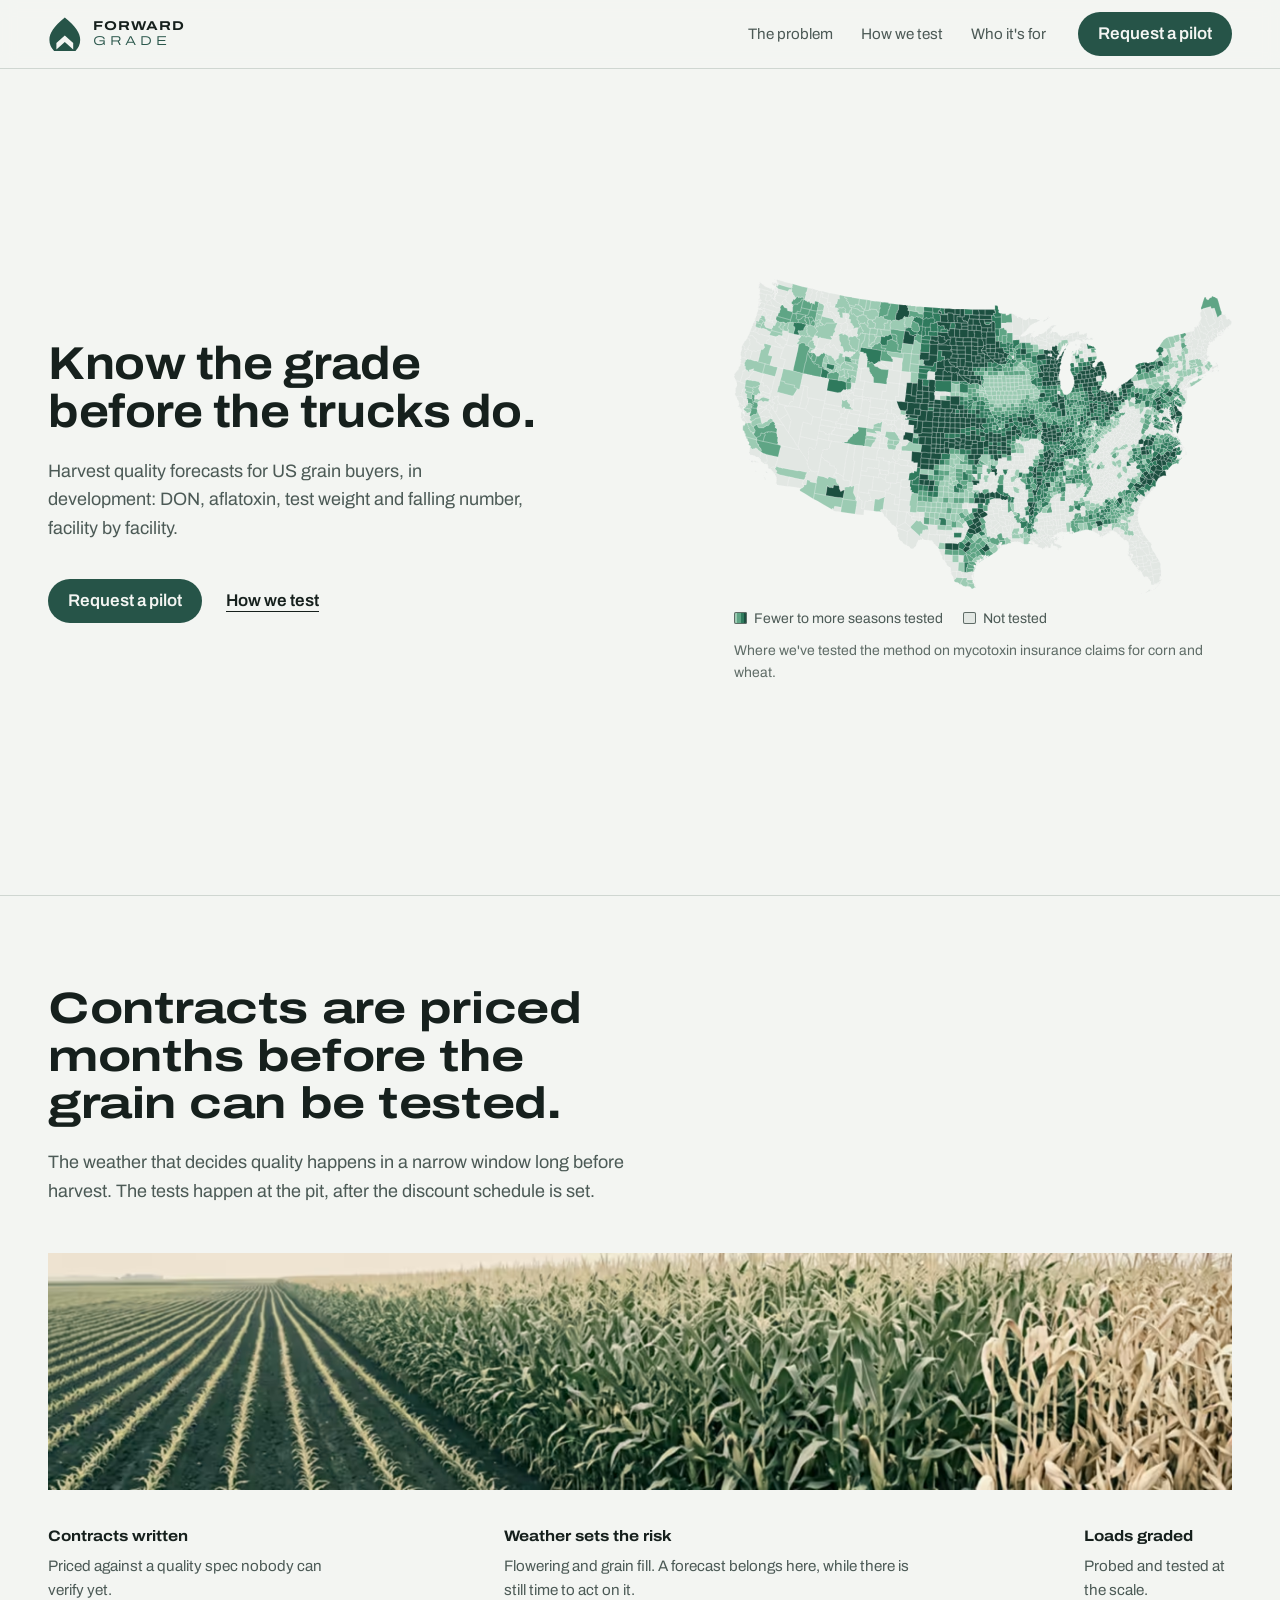
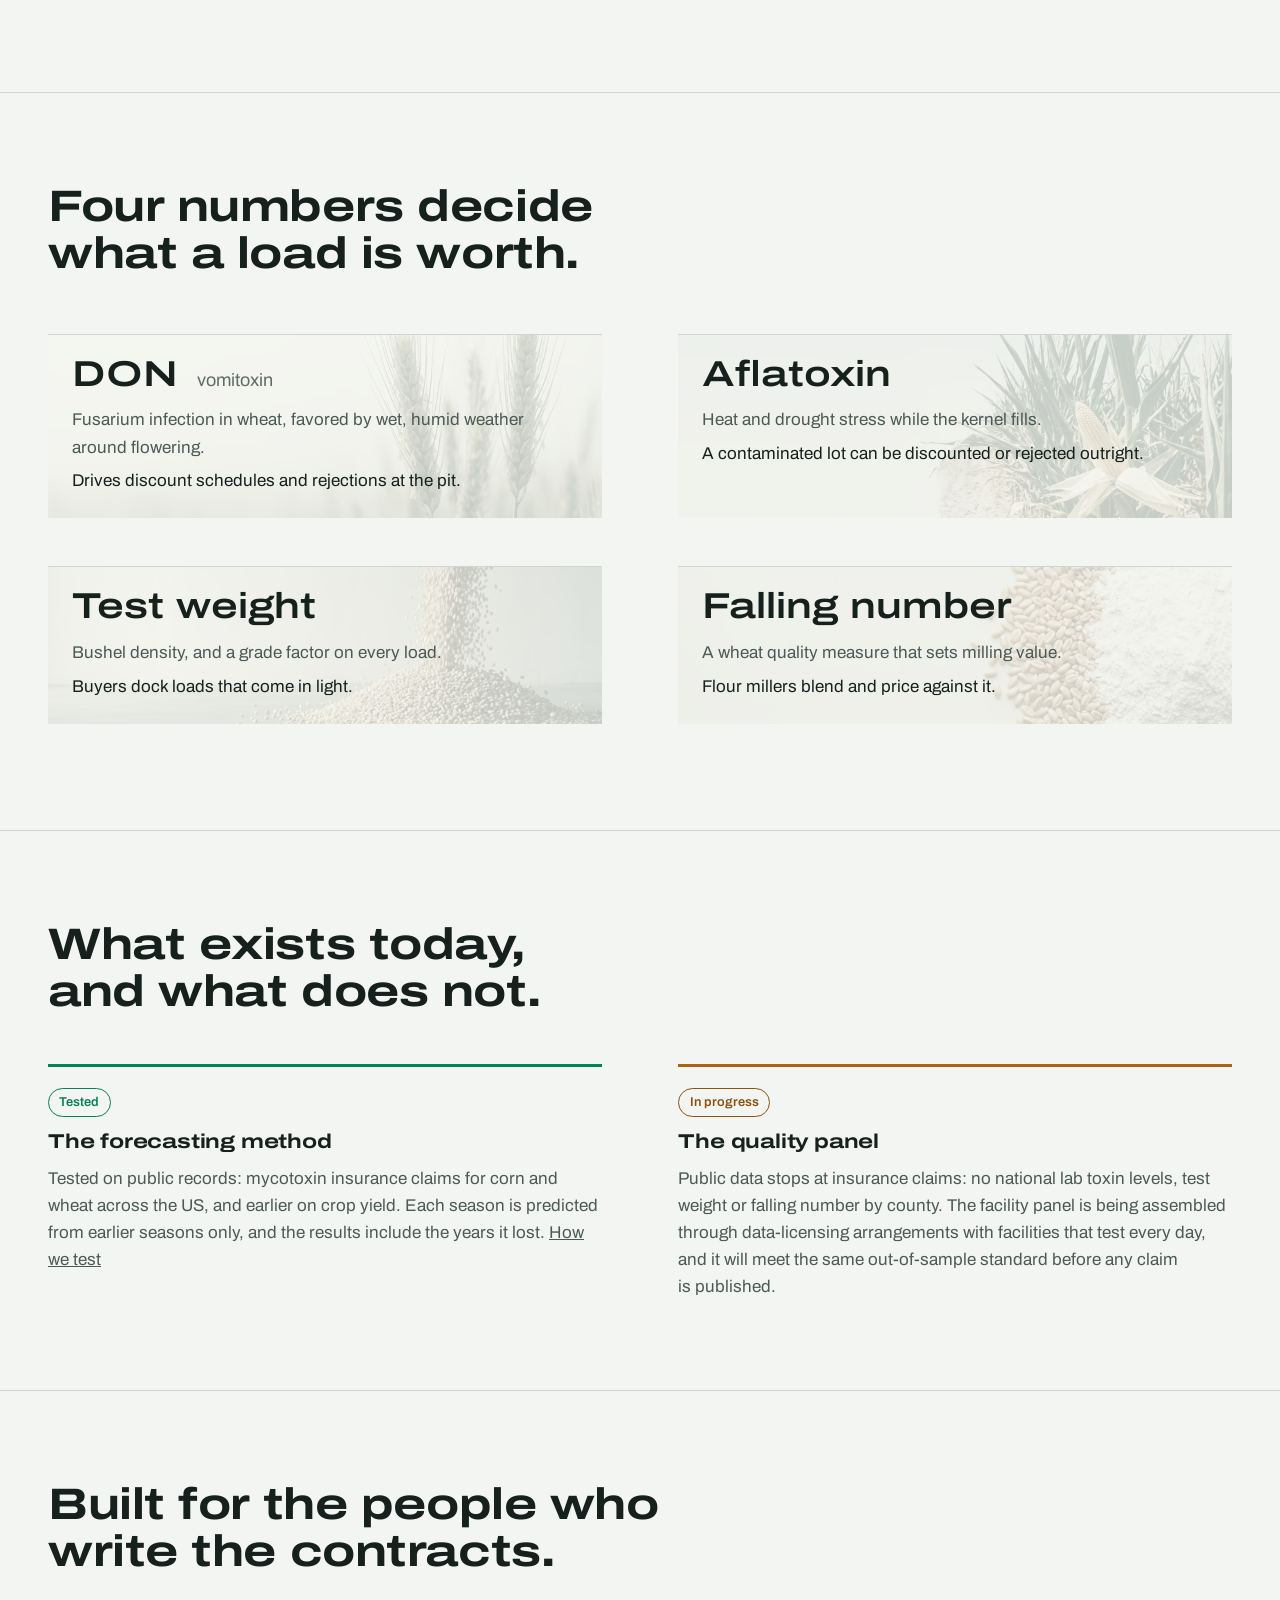
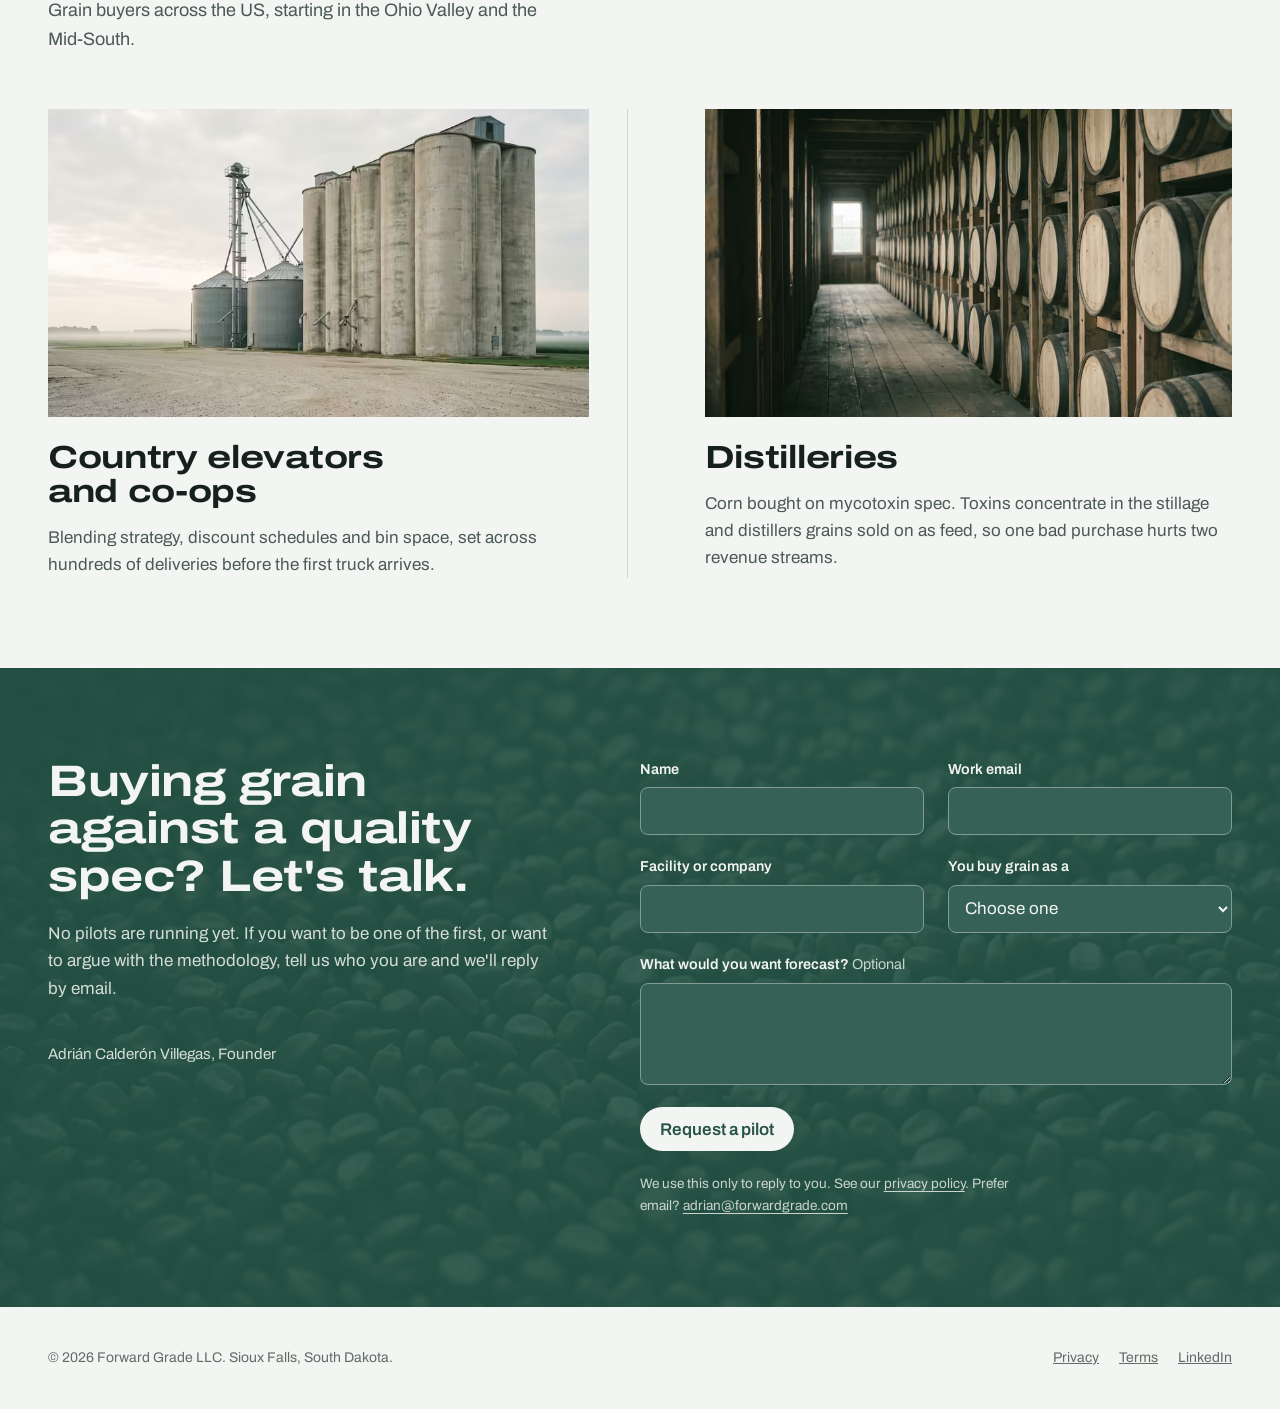
==== commit 97b7488d: "Add motion pass, background photos and social card CSS scroll-driven animations and a cross-document" ====
--- a/index.html
+++ b/index.html
@@ -7,10 +7,17 @@
 <meta name="description" content="Forward Grade is building harvest quality forecasts (DON, aflatoxin, test weight, falling number) for US elevators, co-ops and distilleries whose contracts are priced on them, starting in the Ohio Valley and the Mid-South.">
 <meta property="og:title" content="Forward Grade">
 <meta property="og:description" content="Forward Grade is building harvest quality forecasts for US grain buyers: DON, aflatoxin, test weight and falling number. A first public test on national mycotoxin insurance records is published.">
+<meta property="og:image" content="https://forwardgrade.com/img/og.png">
+<meta property="og:image:width" content="1200">
+<meta property="og:image:height" content="630">
+<meta property="og:image:alt" content="The Forward Grade logo beside a map of the lower 48 states with the tested counties shaded green, over a pale aerial view of farm fields.">
+<meta name="twitter:card" content="summary_large_image">
 <meta name="theme-color" content="#265448">
 <link rel="icon" href="img/favicon.svg" type="image/svg+xml">
 <link rel="preload" href="fonts/archivo.woff2" as="font" type="font/woff2" crossorigin>
 <link rel="stylesheet" href="styles.css">
+<style>@media (prefers-reduced-motion: no-preference) { @view-transition { navigation: auto; } }</style>
+<noscript><style>.strip { display: none; } .strip + .season { margin-top: 3.5rem; }</style></noscript>
 </head>
 <body>
 
@@ -55,6 +62,12 @@
   <div class="wrap">
     <h2>Contracts are priced months before the grain can be tested.</h2>
     <p class="lede">The weather that decides quality happens in a narrow window long before harvest. The tests happen at the pit, after the discount schedule is set.</p>
+    <picture class="strip" data-defer>
+      <source media="(prefers-color-scheme: dark)" type="image/avif" sizes="(min-width: 1312px) 1216px, 94vw" data-srcset="img/bg/season-dark-1280.avif 1280w, img/bg/season-dark-1920.avif 1920w">
+      <source media="(prefers-color-scheme: dark)" type="image/webp" sizes="(min-width: 1312px) 1216px, 94vw" data-srcset="img/bg/season-dark-1280.webp 1280w, img/bg/season-dark-1920.webp 1920w">
+      <source type="image/avif" sizes="(min-width: 1312px) 1216px, 94vw" data-srcset="img/bg/season-light-1280.avif 1280w, img/bg/season-light-1920.avif 1920w">
+      <img src="[data-uri]" alt="" width="1280" height="256" loading="lazy" decoding="async" sizes="(min-width: 1312px) 1216px, 94vw" data-srcset="img/bg/season-light-1280.webp 1280w, img/bg/season-light-1920.webp 1920w">
+    </picture>
     <ol class="season">
       <li class="spring"><b>Contracts written</b>Priced against a quality spec nobody can verify yet.</li>
       <li class="summer"><b>Weather sets the risk</b>Flowering and grain fill. A forecast belongs here, while there is still time to act on it.</li>
@@ -68,21 +81,45 @@
     <h2>Four numbers decide what a load is worth.</h2>
     <dl class="measures">
       <div>
+        <picture class="bg">
+          <source media="(prefers-color-scheme: dark)" type="image/avif" sizes="(min-width: 1312px) 540px, (min-width: 901px) 42vw, 92vw" srcset="img/bg/measure-don-dark-800.avif 800w, img/bg/measure-don-dark-1200.avif 1200w">
+          <source media="(prefers-color-scheme: dark)" type="image/webp" sizes="(min-width: 1312px) 540px, (min-width: 901px) 42vw, 92vw" srcset="img/bg/measure-don-dark-800.webp 800w, img/bg/measure-don-dark-1200.webp 1200w">
+          <source type="image/avif" sizes="(min-width: 1312px) 540px, (min-width: 901px) 42vw, 92vw" srcset="img/bg/measure-don-light-800.avif 800w, img/bg/measure-don-light-1200.avif 1200w">
+          <img src="img/bg/measure-don-light-800.webp" alt="" width="800" height="339" loading="lazy" decoding="async" sizes="(min-width: 1312px) 540px, (min-width: 901px) 42vw, 92vw" srcset="img/bg/measure-don-light-800.webp 800w, img/bg/measure-don-light-1200.webp 1200w">
+        </picture>
         <dt>DON <small>vomitoxin</small></dt>
         <dd>Fusarium infection in wheat, favored by wet, humid weather around flowering.</dd>
         <dd>Drives discount schedules and rejections at the pit.</dd>
       </div>
       <div>
+        <picture class="bg">
+          <source media="(prefers-color-scheme: dark)" type="image/avif" sizes="(min-width: 1312px) 540px, (min-width: 901px) 42vw, 92vw" srcset="img/bg/measure-aflatoxin-dark-800.avif 800w, img/bg/measure-aflatoxin-dark-1200.avif 1200w">
+          <source media="(prefers-color-scheme: dark)" type="image/webp" sizes="(min-width: 1312px) 540px, (min-width: 901px) 42vw, 92vw" srcset="img/bg/measure-aflatoxin-dark-800.webp 800w, img/bg/measure-aflatoxin-dark-1200.webp 1200w">
+          <source type="image/avif" sizes="(min-width: 1312px) 540px, (min-width: 901px) 42vw, 92vw" srcset="img/bg/measure-aflatoxin-light-800.avif 800w, img/bg/measure-aflatoxin-light-1200.avif 1200w">
+          <img src="img/bg/measure-aflatoxin-light-800.webp" alt="" width="800" height="339" loading="lazy" decoding="async" sizes="(min-width: 1312px) 540px, (min-width: 901px) 42vw, 92vw" srcset="img/bg/measure-aflatoxin-light-800.webp 800w, img/bg/measure-aflatoxin-light-1200.webp 1200w">
+        </picture>
         <dt>Aflatoxin</dt>
         <dd>Heat and drought stress while the kernel fills.</dd>
         <dd>A contaminated lot can be discounted or rejected outright.</dd>
       </div>
       <div>
+        <picture class="bg">
+          <source media="(prefers-color-scheme: dark)" type="image/avif" sizes="(min-width: 1312px) 540px, (min-width: 901px) 42vw, 92vw" srcset="img/bg/measure-testweight-dark-800.avif 800w, img/bg/measure-testweight-dark-1200.avif 1200w">
+          <source media="(prefers-color-scheme: dark)" type="image/webp" sizes="(min-width: 1312px) 540px, (min-width: 901px) 42vw, 92vw" srcset="img/bg/measure-testweight-dark-800.webp 800w, img/bg/measure-testweight-dark-1200.webp 1200w">
+          <source type="image/avif" sizes="(min-width: 1312px) 540px, (min-width: 901px) 42vw, 92vw" srcset="img/bg/measure-testweight-light-800.avif 800w, img/bg/measure-testweight-light-1200.avif 1200w">
+          <img src="img/bg/measure-testweight-light-800.webp" alt="" width="800" height="339" loading="lazy" decoding="async" sizes="(min-width: 1312px) 540px, (min-width: 901px) 42vw, 92vw" srcset="img/bg/measure-testweight-light-800.webp 800w, img/bg/measure-testweight-light-1200.webp 1200w">
+        </picture>
         <dt>Test weight</dt>
         <dd>Bushel density, and a grade factor on every load.</dd>
         <dd>Buyers dock loads that come in light.</dd>
       </div>
       <div>
+        <picture class="bg">
+          <source media="(prefers-color-scheme: dark)" type="image/avif" sizes="(min-width: 1312px) 540px, (min-width: 901px) 42vw, 92vw" srcset="img/bg/measure-fallingnumber-dark-800.avif 800w, img/bg/measure-fallingnumber-dark-1200.avif 1200w">
+          <source media="(prefers-color-scheme: dark)" type="image/webp" sizes="(min-width: 1312px) 540px, (min-width: 901px) 42vw, 92vw" srcset="img/bg/measure-fallingnumber-dark-800.webp 800w, img/bg/measure-fallingnumber-dark-1200.webp 1200w">
+          <source type="image/avif" sizes="(min-width: 1312px) 540px, (min-width: 901px) 42vw, 92vw" srcset="img/bg/measure-fallingnumber-light-800.avif 800w, img/bg/measure-fallingnumber-light-1200.avif 1200w">
+          <img src="img/bg/measure-fallingnumber-light-800.webp" alt="" width="800" height="339" loading="lazy" decoding="async" sizes="(min-width: 1312px) 540px, (min-width: 901px) 42vw, 92vw" srcset="img/bg/measure-fallingnumber-light-800.webp 800w, img/bg/measure-fallingnumber-light-1200.webp 1200w">
+        </picture>
         <dt>Falling number</dt>
         <dd>A wheat quality measure that sets milling value.</dd>
         <dd>Flour millers blend and price against it.</dd>
@@ -115,10 +152,22 @@
     <p class="lede">Grain buyers across the US, starting in the Ohio Valley and the Mid-South.</p>
     <div class="buyers">
       <article>
+        <picture>
+          <source media="(prefers-color-scheme: dark)" type="image/avif" sizes="(min-width: 1312px) 540px, (min-width: 901px) 42vw, 92vw" srcset="img/bg/buyer-elevator-dark-800.avif 800w, img/bg/buyer-elevator-dark-1200.avif 1200w">
+          <source media="(prefers-color-scheme: dark)" type="image/webp" sizes="(min-width: 1312px) 540px, (min-width: 901px) 42vw, 92vw" srcset="img/bg/buyer-elevator-dark-800.webp 800w, img/bg/buyer-elevator-dark-1200.webp 1200w">
+          <source type="image/avif" sizes="(min-width: 1312px) 540px, (min-width: 901px) 42vw, 92vw" srcset="img/bg/buyer-elevator-light-800.avif 800w, img/bg/buyer-elevator-light-1200.avif 1200w">
+          <img src="img/bg/buyer-elevator-light-800.webp" alt="" width="800" height="537" loading="lazy" decoding="async" sizes="(min-width: 1312px) 540px, (min-width: 901px) 42vw, 92vw" srcset="img/bg/buyer-elevator-light-800.webp 800w, img/bg/buyer-elevator-light-1200.webp 1200w">
+        </picture>
         <h3>Country elevators and co-ops</h3>
         <p>Blending strategy, discount schedules and bin space, set across hundreds of deliveries before the first truck arrives.</p>
       </article>
       <article>
+        <picture>
+          <source media="(prefers-color-scheme: dark)" type="image/avif" sizes="(min-width: 1312px) 540px, (min-width: 901px) 42vw, 92vw" srcset="img/bg/buyer-distillery-dark-800.avif 800w, img/bg/buyer-distillery-dark-1200.avif 1200w">
+          <source media="(prefers-color-scheme: dark)" type="image/webp" sizes="(min-width: 1312px) 540px, (min-width: 901px) 42vw, 92vw" srcset="img/bg/buyer-distillery-dark-800.webp 800w, img/bg/buyer-distillery-dark-1200.webp 1200w">
+          <source type="image/avif" sizes="(min-width: 1312px) 540px, (min-width: 901px) 42vw, 92vw" srcset="img/bg/buyer-distillery-light-800.avif 800w, img/bg/buyer-distillery-light-1200.avif 1200w">
+          <img src="img/bg/buyer-distillery-light-800.webp" alt="" width="800" height="537" loading="lazy" decoding="async" sizes="(min-width: 1312px) 540px, (min-width: 901px) 42vw, 92vw" srcset="img/bg/buyer-distillery-light-800.webp 800w, img/bg/buyer-distillery-light-1200.webp 1200w">
+        </picture>
         <h3>Distilleries</h3>
         <p>Corn bought on mycotoxin spec. Toxins concentrate in the stillage and distillers grains sold on as feed, so one bad purchase hurts two revenue streams.</p>
       </article>
@@ -127,6 +176,12 @@
 </section>
 
 <section class="contact" id="contact">
+  <picture class="bg">
+    <source media="(prefers-color-scheme: dark)" type="image/avif" sizes="100vw" srcset="img/bg/contact-dark-1280.avif 1280w, img/bg/contact-dark-1920.avif 1920w, img/bg/contact-dark-2560.avif 2560w">
+    <source media="(prefers-color-scheme: dark)" type="image/webp" sizes="100vw" srcset="img/bg/contact-dark-1280.webp 1280w, img/bg/contact-dark-1920.webp 1920w, img/bg/contact-dark-2560.webp 2560w">
+    <source type="image/avif" sizes="100vw" srcset="img/bg/contact-light-1280.avif 1280w, img/bg/contact-light-1920.avif 1920w, img/bg/contact-light-2560.avif 2560w">
+    <img src="img/bg/contact-light-1920.webp" alt="" width="1920" height="815" loading="lazy" decoding="async" sizes="100vw" srcset="img/bg/contact-light-1280.webp 1280w, img/bg/contact-light-1920.webp 1920w, img/bg/contact-light-2560.webp 2560w">
+  </picture>
   <div class="wrap">
     <div>
       <h2>Buying grain against a quality spec? Let's talk.</h2>
@@ -137,22 +192,22 @@
       <input type="hidden" name="_subject" value="Forward Grade pilot request">
       <div class="field">
         <label for="f-name">Name</label>
-        <input id="f-name" name="name" autocomplete="name" required maxlength="120">
+        <input id="f-name" name="name" autocomplete="name" required maxlength="120" aria-describedby="e-name">
         <p class="err" id="e-name"></p>
       </div>
       <div class="field">
         <label for="f-email">Work email</label>
-        <input id="f-email" name="email" type="email" autocomplete="email" required maxlength="254">
+        <input id="f-email" name="email" type="email" autocomplete="email" required maxlength="254" aria-describedby="e-email">
         <p class="err" id="e-email"></p>
       </div>
       <div class="field">
         <label for="f-organization">Facility or company</label>
-        <input id="f-organization" name="organization" autocomplete="organization" required maxlength="160">
+        <input id="f-organization" name="organization" autocomplete="organization" required maxlength="160" aria-describedby="e-organization">
         <p class="err" id="e-organization"></p>
       </div>
       <div class="field">
         <label for="f-segment">You buy grain as a</label>
-        <select id="f-segment" name="segment" required>
+        <select id="f-segment" name="segment" required aria-describedby="e-segment">
           <option value="">Choose one</option>
           <option>Country elevator or co-op</option>
           <option>Distillery</option>
@@ -178,6 +233,16 @@
   </div>
 </section>
 <script>
+// The season photo sits within the browser's own lazy-load distance of the first screen, so the browser would
+// fetch it with the page. Its files wait in data-srcset until it is 200px from the viewport (no JS: no photo).
+for (const pic of document.querySelectorAll("picture[data-defer]")) {
+  new IntersectionObserver(([entry], io) => {
+    if (!entry.isIntersecting) return;
+    pic.querySelectorAll("[data-srcset]").forEach((el) => (el.srcset = el.dataset.srcset));
+    io.disconnect();
+  }, { rootMargin: "200px" }).observe(pic);
+}
+
 // Progressive enhancement: without JS the form still posts to Formspree, which shows its own thank-you page.
 const form = document.querySelector(".pilot"), status = form.querySelector(".status"), button = form.querySelector("button");
 const messages = {
@@ -186,12 +251,27 @@
   organization: "Enter the facility or company you buy for.",
   segment: "Choose the kind of buyer you are.",
 };
+// Feedback text arrives with the site's enter timing (motion tokens in styles.css); none under reduced motion.
+// The final state is the element's own style, so an interrupted or skipped animation still leaves the text visible.
+const motionOK = matchMedia("(prefers-reduced-motion: no-preference)");
+const token = (name) => getComputedStyle(document.documentElement).getPropertyValue(name).trim();
+function appear(el, i = 0) {
+  if (!motionOK.matches) return;
+  el.animate({ opacity: [0, 1], transform: ["translateY(0.25rem)", "none"] }, {
+    duration: parseFloat(token("--dur-enter")), delay: i * parseFloat(token("--stagger")), easing: token("--ease-out"), fill: "backwards" });
+}
+function say(msg) {
+  status.textContent = msg;
+  appear(status);
+}
 function showErrors(errors) {
-  for (const [k, msg] of Object.entries(errors)) {
-    document.getElementById("e-" + k).textContent = msg;
+  Object.entries(errors).forEach(([k, msg], i) => {
+    const err = document.getElementById("e-" + k);
+    err.textContent = msg;
     document.getElementById("f-" + k).setAttribute("aria-invalid", "true");
-  }
-  status.textContent = "Check the highlighted fields.";
+    appear(err, i);
+  });
+  say("Check the highlighted fields.");
   form.querySelector("[aria-invalid]").focus();
 }
 form.addEventListener("submit", async (e) => {
@@ -203,20 +283,20 @@
   for (const k in messages) if (!form.elements[k].checkValidity() || !form.elements[k].value.trim()) errors[k] = messages[k];
   if (Object.keys(errors).length) return showErrors(errors);
   button.disabled = true;
-  status.textContent = "Sending your request...";
+  say("Sending your request...");
   try {
     const res = await fetch(form.action, { method: "POST", body: new FormData(form), headers: { Accept: "application/json" } });
     if (res.ok) {
       form.reset();
-      status.textContent = "Request sent. We'll reply by email.";
+      say("Request sent. We'll reply by email.");
     } else {
       const body = await res.json().catch(() => ({}));
       const fieldErrors = Object.fromEntries((body.errors || []).filter((x) => messages[x.field]).map((x) => [x.field, messages[x.field]]));
       if (Object.keys(fieldErrors).length) showErrors(fieldErrors);
-      else status.textContent = "Couldn't send right now. Try again, or email adrian@forwardgrade.com.";
+      else say("Couldn't send right now. Try again, or email adrian@forwardgrade.com.");
     }
   } catch {
-    status.textContent = "Couldn't send. Check your connection and try again, or email adrian@forwardgrade.com.";
+    say("Couldn't send. Check your connection and try again, or email adrian@forwardgrade.com.");
   }
   button.disabled = false;
 });
--- a/styles.css
+++ b/styles.css
@@ -28,10 +28,21 @@
   --on-band: #f3f5f2;
   --band-button: #f3f5f2;
   --band-button-text: #265448;
-  --band-err: #f2c48d;
+  --band-err: #f5d0a4;
+  --measure-veil: 80%;    /* paper laid over the measures photos, so their text keeps 4.5:1 in both themes */
+  --band-veil: 91%;       /* band colour laid over the pilot band's photo, enough for 4.5:1 under all its text */
   --measure: 36rem;
   --wide: 76rem;
   --gutter: clamp(1rem, 4vw, 3rem);
+  /* Motion, shared by every animation and transition. Ease-out curves with no overshoot; the Motion kit's
+     spring generator is a Motion+ tool, so no linear() springs. Exits run at about 65% of entries. */
+  --ease-out: cubic-bezier(0.22, 1, 0.36, 1);
+  --ease-in: cubic-bezier(0.64, 0, 0.78, 0);
+  --dur-quick: 150ms;     /* hover, press, chart tooltips */
+  --dur-enter: 280ms;     /* form feedback, page fade in */
+  --dur-exit: 180ms;      /* page fade out */
+  --dur-reveal: 800ms;    /* hero map */
+  --stagger: 40ms;        /* between form errors */
   color-scheme: light dark;
 }
 
@@ -57,6 +68,7 @@
     --on-band: #e3e9e5;
     --band-button: #e8d3ae;
     --band-button-text: #0f1412;
+    --band-veil: 82%;
   }
 }
 
@@ -83,7 +95,7 @@
 .lede { color: var(--ink-soft); font-size: 1.125rem; margin-top: 1.25rem; }
 
 /* Header */
-.top { position: sticky; top: 0; z-index: 10; background: color-mix(in srgb, var(--paper) 92%, transparent); backdrop-filter: blur(8px); border-bottom: 1px solid var(--rule); }
+.top { position: sticky; top: 0; z-index: 10; background: color-mix(in srgb, var(--paper) 92%, transparent); backdrop-filter: blur(8px); border-bottom: 1px solid var(--rule); view-transition-name: top; }
 .top .wrap { display: flex; align-items: center; gap: 2rem; height: 4.25rem; }
 .lockup { display: flex; align-items: center; gap: 0.7rem; text-decoration: none; margin-right: auto; }
 .lockup svg { width: 2.1rem; height: 2.1rem; fill: var(--brand); }
@@ -99,7 +111,7 @@
   display: inline-flex; align-items: center; min-height: 2.75rem; padding: 0 1.25rem;
   background: var(--brand); color: var(--on-brand); border-radius: 999px;
   font-weight: 600; text-decoration: none; white-space: nowrap;
-  transition: transform 0.15s, background-color 0.15s;
+  transition: transform var(--dur-quick) var(--ease-out), background-color var(--dur-quick) var(--ease-out);
 }
 .button:hover { background: color-mix(in srgb, var(--brand) 86%, var(--ink)); }
 .button:active { transform: translateY(1px); }
@@ -119,17 +131,24 @@
 figure { margin: 0; }
 figcaption { margin-top: 0.9rem; font-size: 0.875rem; color: var(--ink-faint); max-width: 34rem; }
 
-/* The gap: a real timeline */
-.season { list-style: none; padding: 0; margin: 3.5rem 0 0; display: grid; grid-template-columns: repeat(8, 1fr); border-top: 2px solid var(--ink); }
+/* The gap: a real timeline, standing under a photo of one field through the same seasons */
+.strip { display: block; margin-top: 3rem; }
+.strip img { display: block; width: 100%; height: auto; aspect-ratio: 5 / 1; object-fit: cover; }   /* 5:1 even before its deferred files load */
+.season { list-style: none; padding: 2px 0 0; margin: 3.5rem 0 0; display: grid; grid-template-columns: repeat(8, 1fr); position: relative; }
+.strip + .season { margin-top: 1rem; }   /* paper under the photo, so the ink rule never lands on dark soil */
+.season::before { content: ""; position: absolute; inset: 0 0 auto; border-top: 2px solid var(--ink); transform-origin: left; }
 .season li { padding-top: 1rem; font-size: 0.95rem; color: var(--ink-soft); }
 .season li b { display: block; color: var(--ink); font-stretch: 112%; margin-bottom: 0.35rem; }
 .season .spring { grid-column: 1 / 3; }
-.season .summer { grid-column: 4 / 7; background: color-mix(in srgb, var(--win) 10%, transparent); padding-inline: 0.75rem; }
+.season .summer { grid-column: 4 / 7; padding-inline: 0.75rem; position: relative; isolation: isolate; }
+.season .summer::before { content: ""; position: absolute; inset: 0; z-index: -1; background: color-mix(in srgb, var(--win) 10%, transparent); }
 .season .fall { grid-column: 8 / 9; }
 
 /* Four measures */
 .measures { display: grid; grid-template-columns: repeat(2, 1fr); gap: 3rem clamp(2rem, 6vw, 6rem); margin-top: 3.5rem; }
-.measures div { border-top: 1px solid var(--rule); padding-top: 1.25rem; }
+.measures div { border-top: 1px solid var(--rule); padding: 1.25rem 1.5rem 1.5rem; position: relative; isolation: isolate; }
+.measures div::after { content: ""; position: absolute; inset: 0; z-index: -1; background: color-mix(in srgb, var(--paper) var(--measure-veil), transparent); }
+.measures .bg img { object-position: right center; }
 .measures dt { font-size: clamp(1.6rem, 3vw, 2.25rem); font-weight: 600; font-stretch: 125%; line-height: 1.1; }
 .measures dt small { font-size: 0.5em; font-weight: 400; font-stretch: 100%; color: var(--ink-faint); margin-left: 0.4em; }
 .measures dd { margin: 0.75rem 0 0; color: var(--ink-soft); max-width: 30rem; }
@@ -161,9 +180,10 @@
 .bars li::after {
   content: attr(data-v); position: absolute; left: 50%; bottom: calc(50% + var(--h) * 0.78% + 0.4rem); translate: -50% 0;
   background: var(--ink); color: var(--paper); font-size: 0.75rem; font-weight: 600; padding: 0.15rem 0.45rem; border-radius: 4px;
-  white-space: nowrap; opacity: 0; pointer-events: none; transition: opacity 0.12s; z-index: 1;
+  white-space: nowrap; opacity: 0; pointer-events: none; transition: opacity var(--dur-quick) var(--ease-out); z-index: 1;
 }
 .bars .down::after { bottom: auto; top: calc(50% + var(--h) * 0.78% + 0.4rem); }
+.bars li:nth-last-child(-n+2)::after { left: auto; right: 0; translate: none; }   /* last tooltips stay inside a 390px screen */
 .bars li:hover::after { opacity: 1; }
 .crop figcaption { margin-top: 2.25rem; }
 .withdrawn .bars .up::before { background: color-mix(in srgb, var(--win) 45%, var(--paper)); box-shadow: inset 0 0 0 1.5px var(--win); }
@@ -181,12 +201,18 @@
 
 /* Who it is for */
 .buyers { display: grid; grid-template-columns: 1.1fr 1fr; gap: clamp(2rem, 6vw, 6rem); margin-top: 3.5rem; }
+.buyers img { display: block; width: 100%; height: min(24vw, 22rem); object-fit: cover; margin-bottom: 1.5rem; }   /* one height for both columns, so the headings line up */
 .buyers h3 { font-size: clamp(1.5rem, 2.6vw, 2rem); }
 .buyers p { margin-top: 0.9rem; color: var(--ink-soft); }
 .buyers article:first-child { padding-right: clamp(0rem, 3vw, 3rem); border-right: 1px solid var(--rule); }
 
-/* Contact */
-.contact { background: var(--band); color: var(--on-band); border: 0; }
+/* Photos behind a section's content (Website/HANDOFF.md 6): decorative, never animated */
+.bg { position: absolute; inset: 0; z-index: -1; }
+.bg img { display: block; width: 100%; height: 100%; object-fit: cover; }
+
+/* Contact: the band colour shows until the photo arrives, then veils it */
+.contact { background: var(--band); color: var(--on-band); border: 0; position: relative; isolation: isolate; }
+.contact::after { content: ""; position: absolute; inset: 0; z-index: -1; background: color-mix(in srgb, var(--band) var(--band-veil), transparent); }
 .contact .wrap { display: grid; grid-template-columns: 1fr 1.15fr; align-items: start; gap: 2.5rem clamp(2rem, 6vw, 6rem); }
 .contact h2 { max-width: 18ch; }
 .contact .wrap > div > p { margin-top: 1.25rem; opacity: 0.85; }
@@ -219,8 +245,18 @@
 .pilot .privacy a { color: var(--on-band); }
 .hp { position: absolute; left: -9999px; }
 
+.page-intro { position: relative; isolation: isolate; overflow: hidden; }
 .page-intro h1 { font-size: clamp(2.25rem, 4.4vw, 3.6rem); max-width: 18ch; }
 .page-intro .lede { max-width: 40rem; }
+/* Method intro photo: its hazy left 36% must sit under the text, so on wide screens it is drawn wider than
+   the page, anchored left; narrower screens show it as a strip under the text instead. */
+.page-intro .bg img { object-position: left center; }
+@media (min-width: 1200px) { .page-intro .bg { right: auto; width: max(100%, calc((50vw + 2rem) / 0.36), calc(43rem / 0.36)); } }
+@media (max-width: 1199px) {
+  .page-intro { padding-bottom: 0; }
+  .page-intro .bg { position: static; aspect-ratio: 3 / 1; margin-top: 2.5rem; }
+  .page-intro .bg img { object-position: 80% center; }
+}
 .limits { display: grid; gap: 0; margin: 2.5rem 0 0; max-width: 56rem; }
 .limits div { display: grid; grid-template-columns: 16rem 1fr; gap: 0.5rem 2.5rem; padding: 1.25rem 0; border-top: 1px solid var(--rule); }
 .limits dt { font-weight: 700; font-stretch: 112%; }
@@ -242,15 +278,44 @@
 footer { padding-block: 2.5rem; font-size: 0.875rem; color: var(--ink-faint); }
 footer .wrap { display: flex; flex-wrap: wrap; justify-content: space-between; gap: 1rem; }
 
-/* One orchestrated moment: the bars grow as the record scrolls into view. */
+/* Motion (Website/HANDOFF.md section 3), only for visitors who have not asked for reduced motion. The rules
+   above are the final states, so reduced motion and browsers without scroll timelines get the finished page.
+   Nothing moves layout: transform and opacity, plus two clip reveals (the map, the chart lines) that draw
+   in place. */
 @media (prefers-reduced-motion: no-preference) {
+  /* Page to page, index and method only (each opts in with @view-transition in its head); the header holds still. */
+  ::view-transition-old(root) { animation-duration: var(--dur-exit); animation-timing-function: var(--ease-in); }
+  ::view-transition-new(root) { animation-duration: var(--dur-enter); animation-timing-function: var(--ease-out); }
+
+  /* Hero: the map opens from its most-tested counties outward (52% 40% is the area-weighted centre of the
+     darkest band in img/us-tested.svg). */
+  .hero-map img { animation: core-out var(--dur-reveal) var(--ease-out) backwards; }
+
   @supports (animation-timeline: view()) {
+    /* The record: bars grow as each chart scrolls into view. */
     .bars li::before { animation: grow linear both; animation-timeline: view(); animation-range: entry 10% cover 40%; }
     .bars .up::before { transform-origin: bottom; }
     .bars .down::before { transform-origin: top; }
+
+    /* The gap: the season rule draws from contracts to grading; the weather window lights as the rule crosses it. */
+    .season { view-timeline-name: --season; }
+    .season::before { animation: draw-x linear both; animation-timeline: --season; animation-range: entry 30% cover 42%; }
+    .season .summer::before { animation: fade-in linear both; animation-timeline: --season; animation-range: cover 20% cover 32%; }
+    @media (max-width: 900px) { .season::before { animation-name: draw-y; } }
+
+    /* Bad-year charts: county history draws first, then the weather model, left to right like the years. */
+    .lc-plot { view-timeline-name: --plot; }
+    .lc-hist, .lc-model { animation: wipe linear backwards; animation-timeline: --plot; }
+    .lc-hist { animation-range: entry 80% cover 28%; }
+    .lc-model { animation-range: cover 28% cover 40%; }
   }
 }
 @keyframes grow { from { transform: scaleY(0); } }
+@keyframes draw-x { from { transform: scaleX(0); } }
+@keyframes draw-y { from { transform: scaleY(0); } }
+@keyframes fade-in { from { opacity: 0; } }
+@keyframes wipe { from { clip-path: inset(0 100% 0 0); } to { clip-path: inset(0); } }
+@keyframes core-out { from { clip-path: circle(0% at 52% 40%); } to { clip-path: circle(80% at 52% 40%); } }
 @media (prefers-reduced-motion: reduce) { html { scroll-behavior: auto; } }
 
 @media (max-width: 900px) {
@@ -258,9 +323,16 @@
   .hero .wrap, .charts, .buyers, .status, .measures { grid-template-columns: 1fr; }
   .hero .wrap { min-height: 0; }
   .buyers article:first-child { border-right: 0; padding-right: 0; }
-  .season { grid-template-columns: 1fr; border-top: 0; border-left: 2px solid var(--ink); padding-left: 1.25rem; gap: 1.5rem; }
+  .buyers img { height: auto; }
+  .measures div { padding: 1.25rem 0 0; }
+  .measures div::after { content: none; }
+  .measures .bg { position: static; aspect-ratio: 3 / 1; margin-bottom: 1.25rem; }
+  .strip { display: none; }
+  .strip + .season { margin-top: 3.5rem; }
+  .season { grid-template-columns: 1fr; padding: 0 0 0 calc(1.25rem + 2px); gap: 1.5rem; }
+  .season::before { inset: 0 auto 0 0; border-top: 0; border-left: 2px solid var(--ink); transform-origin: top; }
   .season li, .season .spring, .season .summer, .season .fall { grid-column: 1; padding: 0; }
-  .season .summer { background: none; }
+  .season .summer::before { content: none; }
   .contact .wrap, .pilot, .limits div, .sources div { grid-template-columns: 1fr; }
   .bars { height: 9rem; }
   .bars li span { font-size: 0.75rem; }
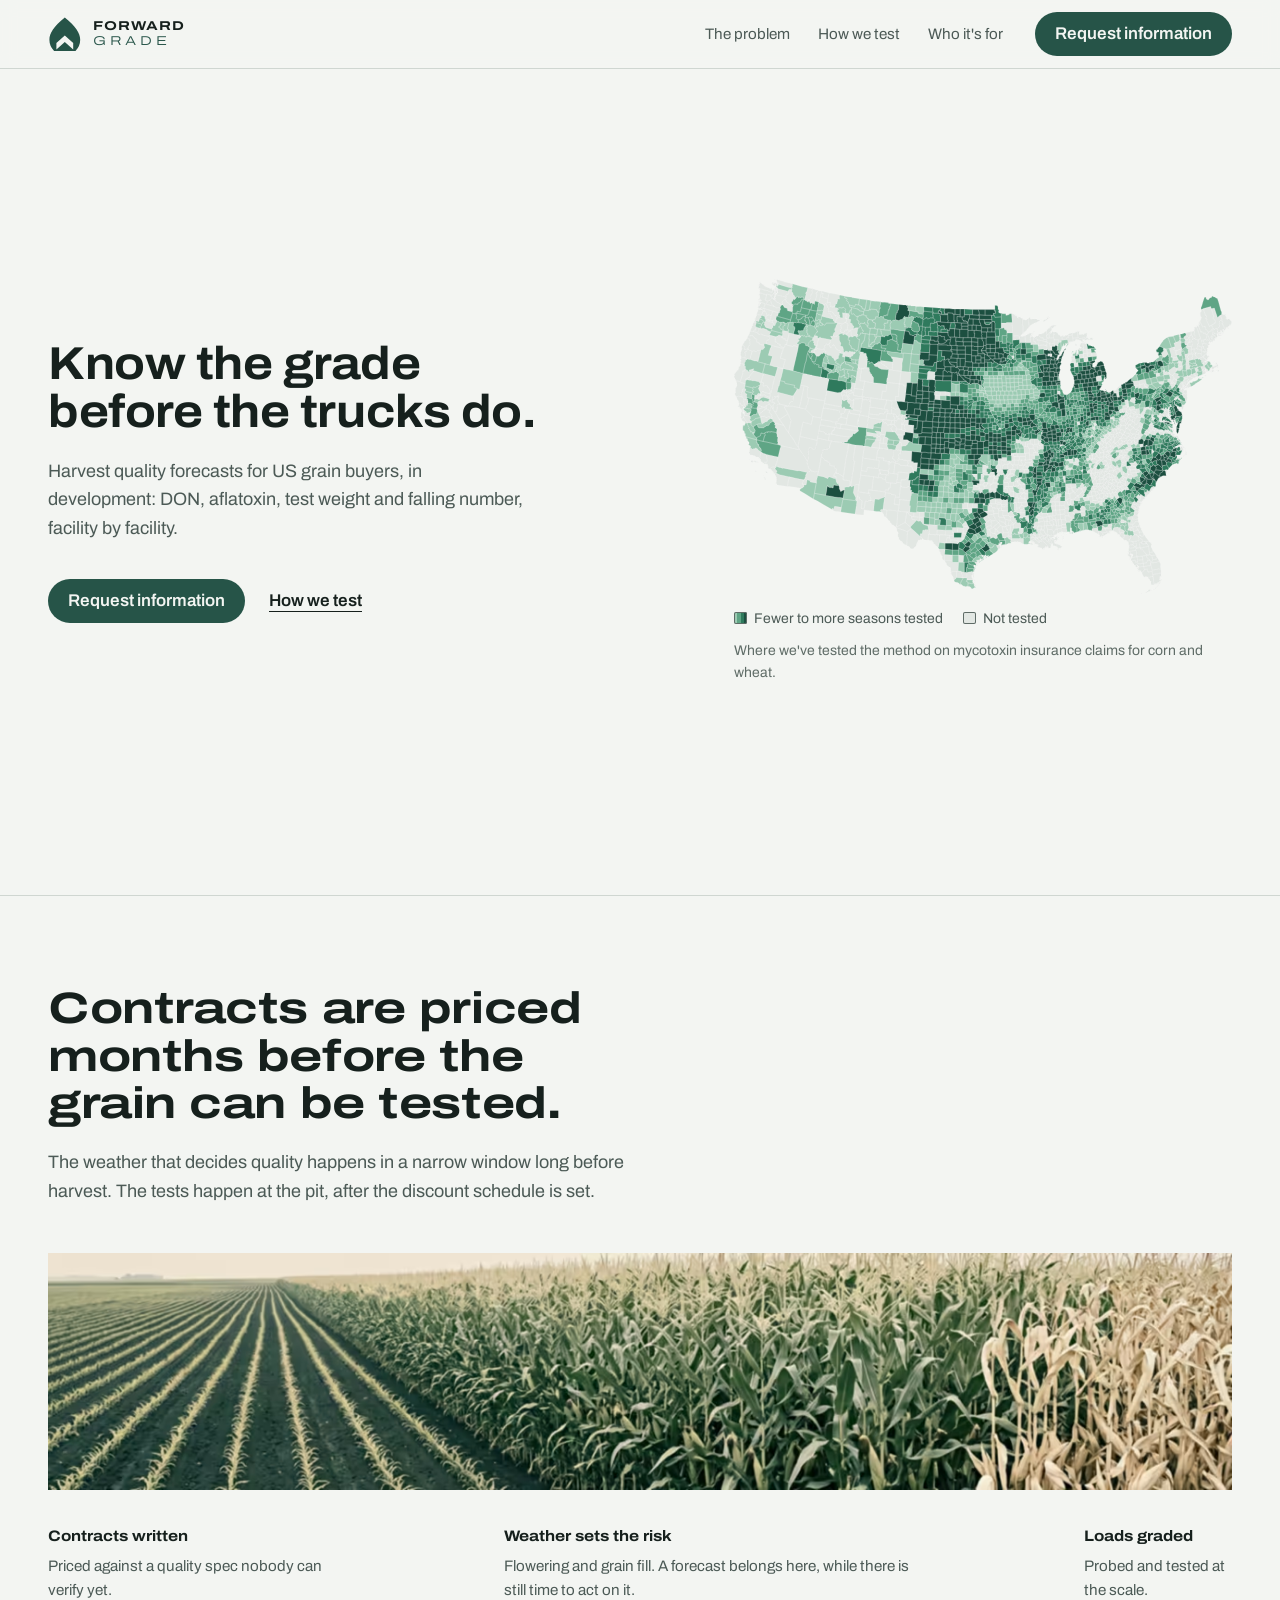
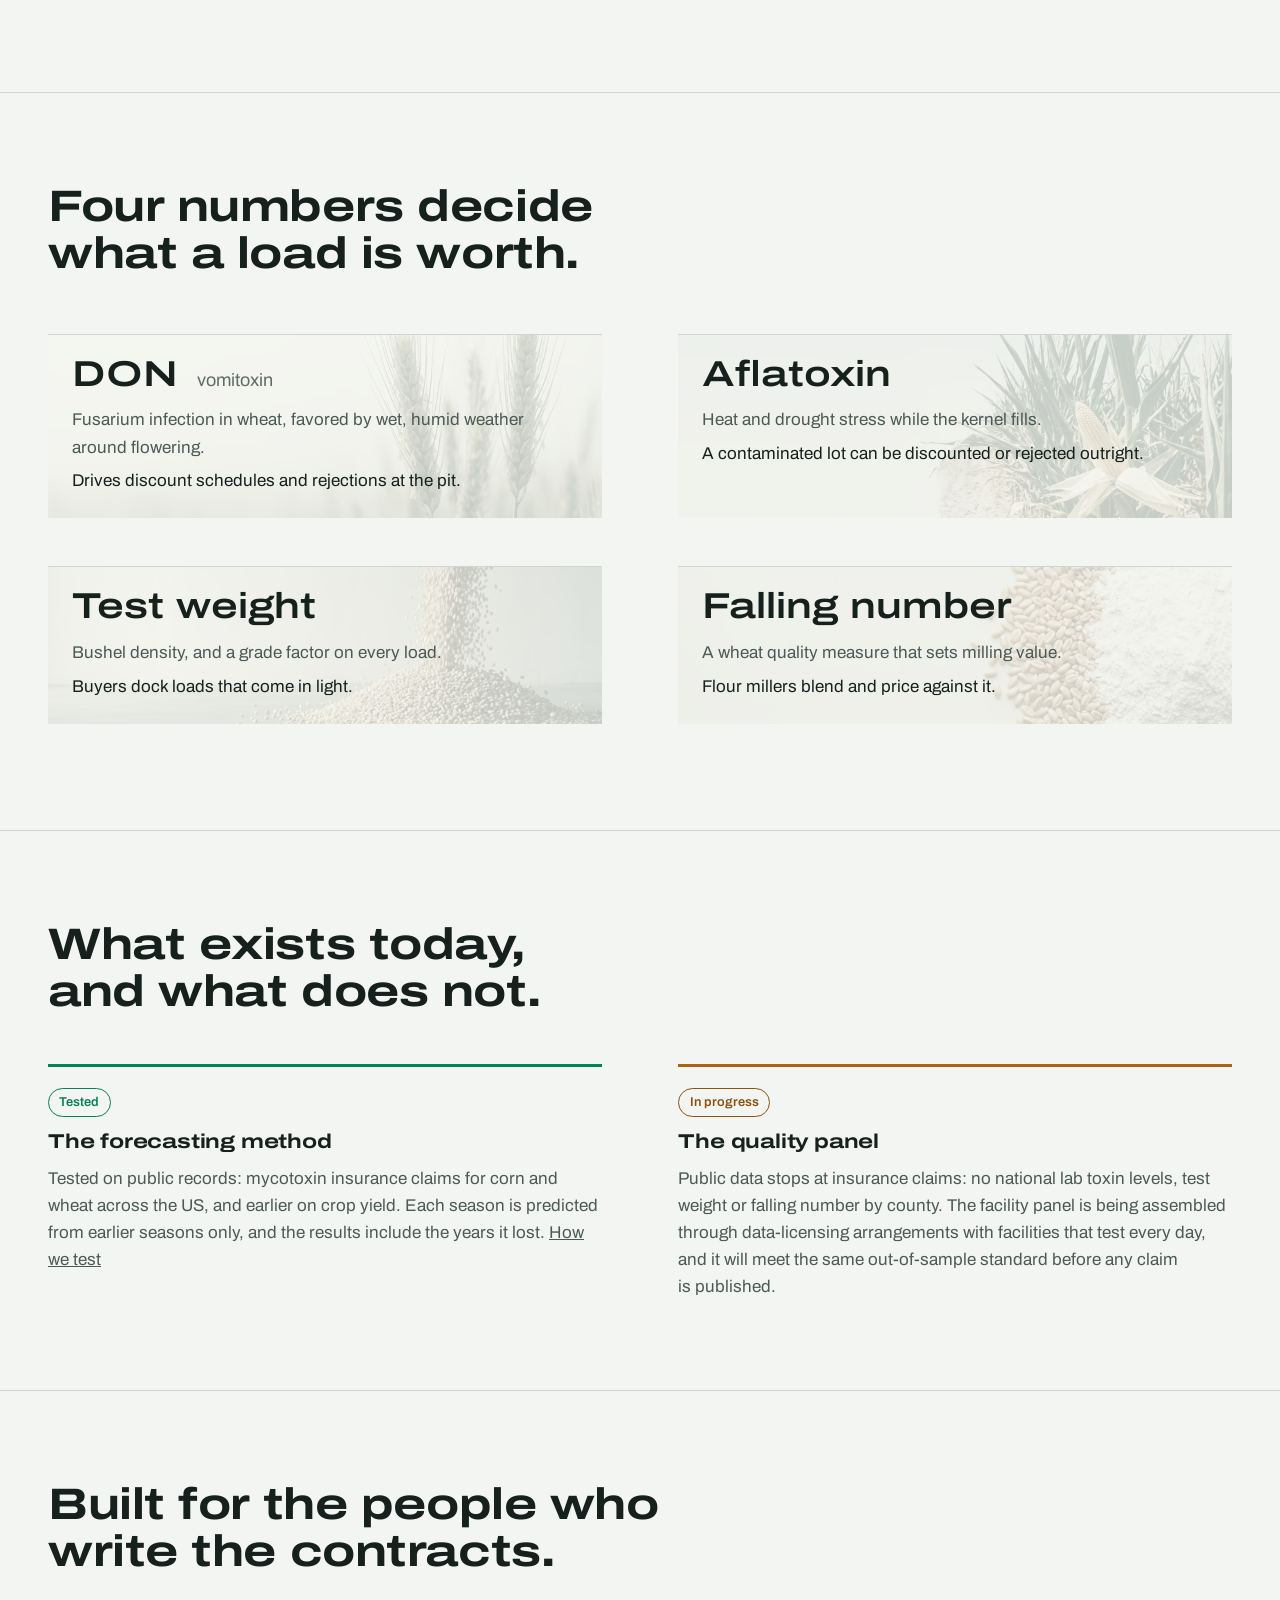
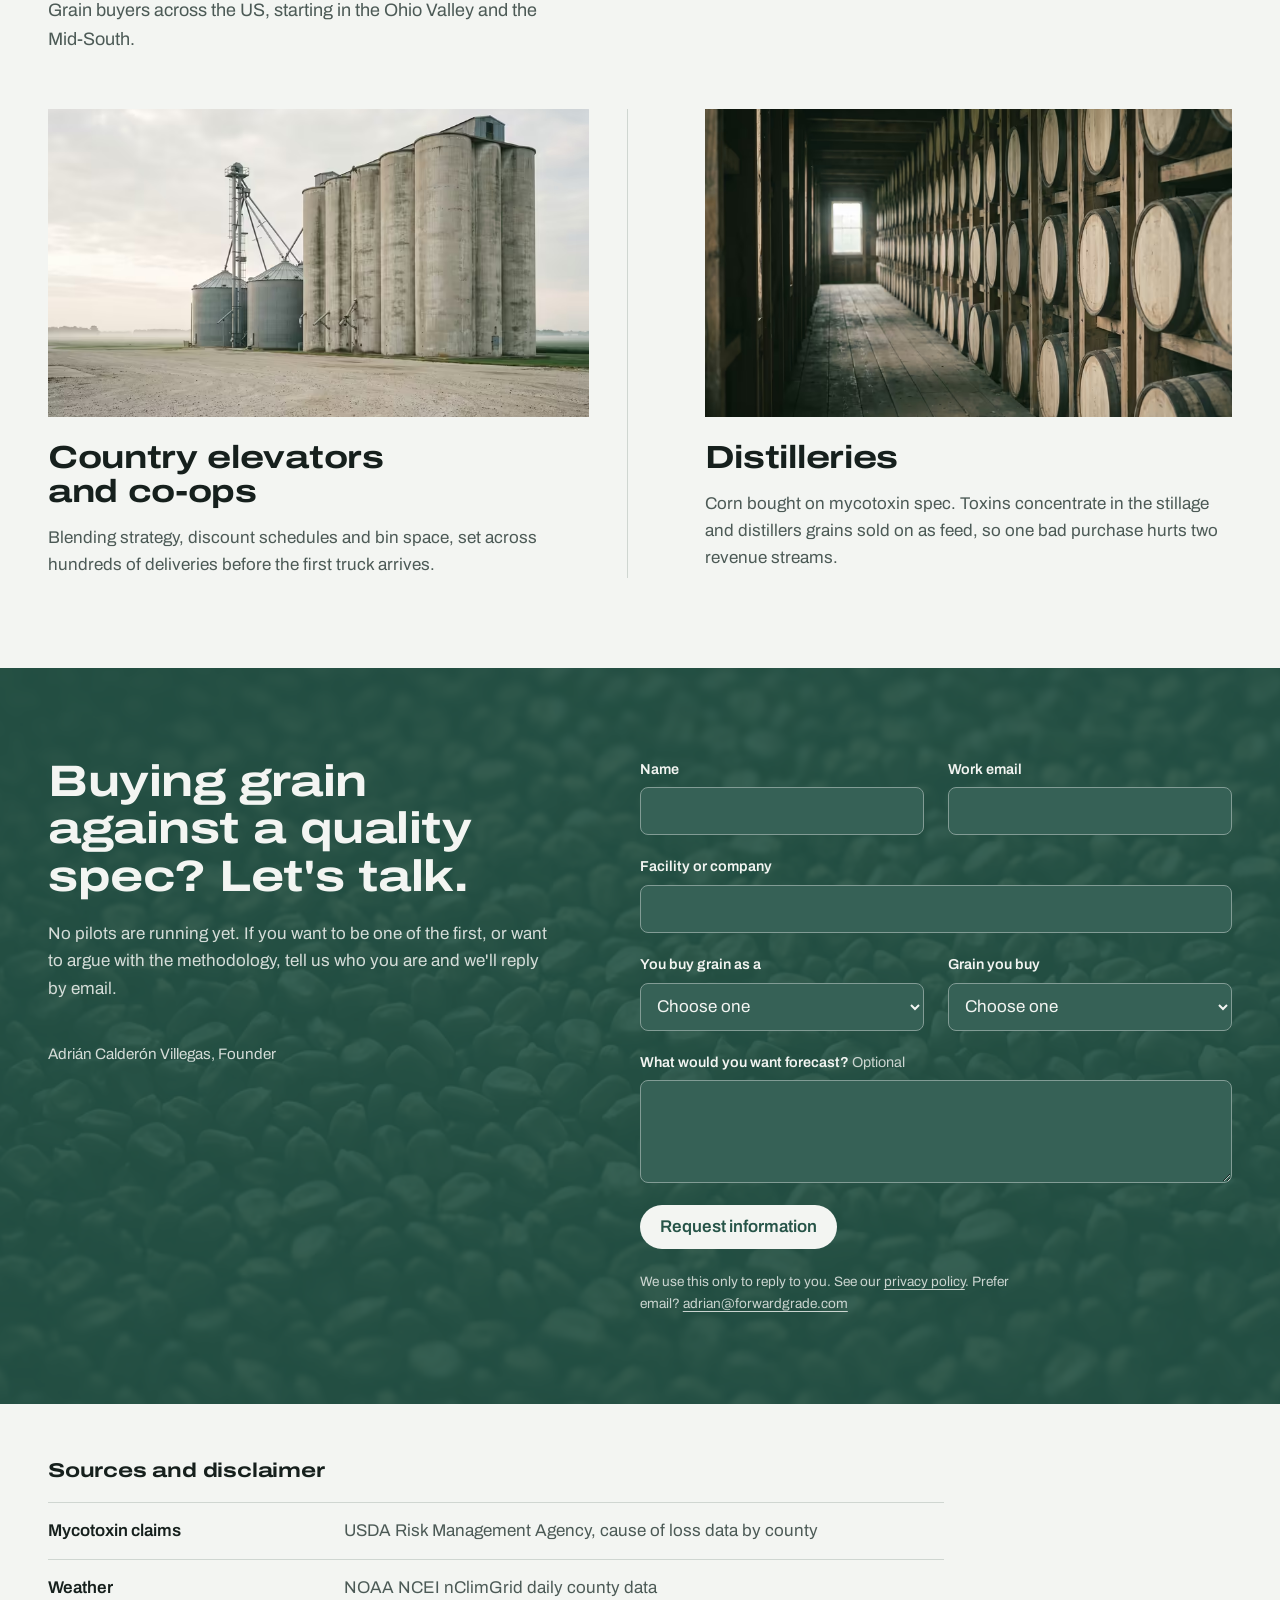
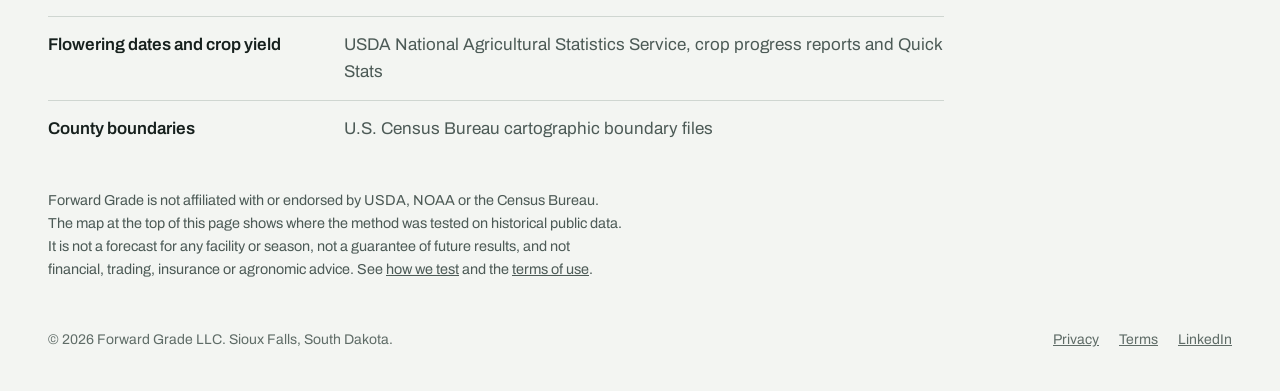
==== commit c830e097: "Fix phone photo overlap; rename CTA, add sources and commodity field - .bg is display: block, so the" ====
--- a/index.html
+++ b/index.html
@@ -15,7 +15,7 @@
 <meta name="theme-color" content="#265448">
 <link rel="icon" href="img/favicon.svg" type="image/svg+xml">
 <link rel="preload" href="fonts/archivo.woff2" as="font" type="font/woff2" crossorigin>
-<link rel="stylesheet" href="styles.css">
+<link rel="stylesheet" href="styles.css?v=3">
 <style>@media (prefers-reduced-motion: no-preference) { @view-transition { navigation: auto; } }</style>
 <noscript><style>.strip { display: none; } .strip + .season { margin-top: 3.5rem; }</style></noscript>
 </head>
@@ -32,7 +32,7 @@
       <a href="method.html">How we test</a>
       <a href="#buyers">Who it's for</a>
     </nav>
-    <a class="button" href="#contact">Request a pilot</a>
+    <a class="button" href="#contact">Request information</a>
   </div>
 </header>
 
@@ -44,7 +44,7 @@
       <h1>Know the grade before the trucks do.</h1>
       <p class="lede">Harvest quality forecasts for US grain buyers, in development: DON, aflatoxin, test weight and falling number, facility by facility.</p>
       <div class="actions">
-        <a class="button" href="#contact">Request a pilot</a>
+        <a class="button" href="#contact">Request information</a>
         <a class="quiet" href="method.html">How we test</a>
       </div>
     </div>
@@ -189,7 +189,7 @@
       <p class="sign">Adrián Calderón Villegas, Founder</p>
     </div>
     <form class="pilot" action="https://formspree.io/f/xoevwzev" method="post" novalidate>
-      <input type="hidden" name="_subject" value="Forward Grade pilot request">
+      <input type="hidden" name="_subject" value="Forward Grade information request">
       <div class="field">
         <label for="f-name">Name</label>
         <input id="f-name" name="name" autocomplete="name" required maxlength="120" aria-describedby="e-name">
@@ -200,7 +200,7 @@
         <input id="f-email" name="email" type="email" autocomplete="email" required maxlength="254" aria-describedby="e-email">
         <p class="err" id="e-email"></p>
       </div>
-      <div class="field">
+      <div class="field wide">
         <label for="f-organization">Facility or company</label>
         <input id="f-organization" name="organization" autocomplete="organization" required maxlength="160" aria-describedby="e-organization">
         <p class="err" id="e-organization"></p>
@@ -218,6 +218,17 @@
         </select>
         <p class="err" id="e-segment"></p>
       </div>
+      <div class="field">
+        <label for="f-commodity">Grain you buy</label>
+        <select id="f-commodity" name="commodity" required aria-describedby="e-commodity">
+          <option value="">Choose one</option>
+          <option>Corn</option>
+          <option>Wheat</option>
+          <option>Corn and wheat</option>
+          <option>Other grain</option>
+        </select>
+        <p class="err" id="e-commodity"></p>
+      </div>
       <div class="field wide">
         <label for="f-message">What would you want forecast? <span>Optional</span></label>
         <textarea id="f-message" name="message" rows="3" maxlength="2000"></textarea>
@@ -225,11 +236,24 @@
       </div>
       <div class="hp" aria-hidden="true"><label for="f-gotcha">Leave this empty</label><input id="f-gotcha" name="_gotcha" tabindex="-1" autocomplete="off"></div>
       <div class="wide submit">
-        <button class="button" type="submit">Request a pilot</button>
+        <button class="button" type="submit">Request information</button>
         <p class="status" role="status"></p>
       </div>
       <p class="wide privacy">We use this only to reply to you. See our <a href="privacy.html">privacy policy</a>. Prefer email? <a href="mailto:adrian@forwardgrade.com">adrian@forwardgrade.com</a></p>
     </form>
+  </div>
+</section>
+
+<section class="fineprint" id="sources">
+  <div class="wrap">
+    <h2>Sources and disclaimer</h2>
+    <dl class="sources">
+      <div><dt>Mycotoxin claims</dt><dd>USDA Risk Management Agency, cause of loss data by county</dd></div>
+      <div><dt>Weather</dt><dd>NOAA NCEI nClimGrid daily county data</dd></div>
+      <div><dt>Flowering dates and crop yield</dt><dd>USDA National Agricultural Statistics Service, crop progress reports and Quick Stats</dd></div>
+      <div><dt>County boundaries</dt><dd>U.S. Census Bureau cartographic boundary files</dd></div>
+    </dl>
+    <p class="fine">Forward Grade is not affiliated with or endorsed by USDA, NOAA or the Census Bureau. The map at the top of this page shows where the method was tested on historical public data. It is not a forecast for any facility or season, not a guarantee of future results, and not financial, trading, insurance or agronomic advice. See <a href="method.html">how we test</a> and the <a href="terms.html">terms of use</a>.</p>
   </div>
 </section>
 <script>
@@ -250,6 +274,7 @@
   email: "Enter an email address like name@company.com.",
   organization: "Enter the facility or company you buy for.",
   segment: "Choose the kind of buyer you are.",
+  commodity: "Choose the grain you buy.",
 };
 // Feedback text arrives with the site's enter timing (motion tokens in styles.css); none under reduced motion.
 // The final state is the element's own style, so an interrupted or skipped animation still leaves the text visible.
--- a/styles.css
+++ b/styles.css
@@ -207,7 +207,7 @@
 .buyers article:first-child { padding-right: clamp(0rem, 3vw, 3rem); border-right: 1px solid var(--rule); }
 
 /* Photos behind a section's content (Website/HANDOFF.md 6): decorative, never animated */
-.bg { position: absolute; inset: 0; z-index: -1; }
+.bg { display: block; position: absolute; inset: 0; z-index: -1; }   /* block, so a narrow screen's in-flow photo keeps its aspect-ratio box */
 .bg img { display: block; width: 100%; height: 100%; object-fit: cover; }
 
 /* Contact: the band colour shows until the photo arrives, then veils it */
@@ -274,6 +274,9 @@
 .sources dt { font-weight: 600; }
 .sources dd { margin: 0; color: var(--ink-soft); }
 .fine { margin-top: 2rem; font-size: 0.9rem; color: var(--ink-soft); }
+.fineprint { padding-block: clamp(2.5rem, 5vw, 3.5rem) 0.5rem; border-top: 0; }
+.fineprint h2 { font-size: 1.25rem; max-width: none; }   /* landing page: small print under the form, not a headline */
+.fineprint .sources { margin-top: 1.25rem; }
 
 footer { padding-block: 2.5rem; font-size: 0.875rem; color: var(--ink-faint); }
 footer .wrap { display: flex; flex-wrap: wrap; justify-content: space-between; gap: 1rem; }
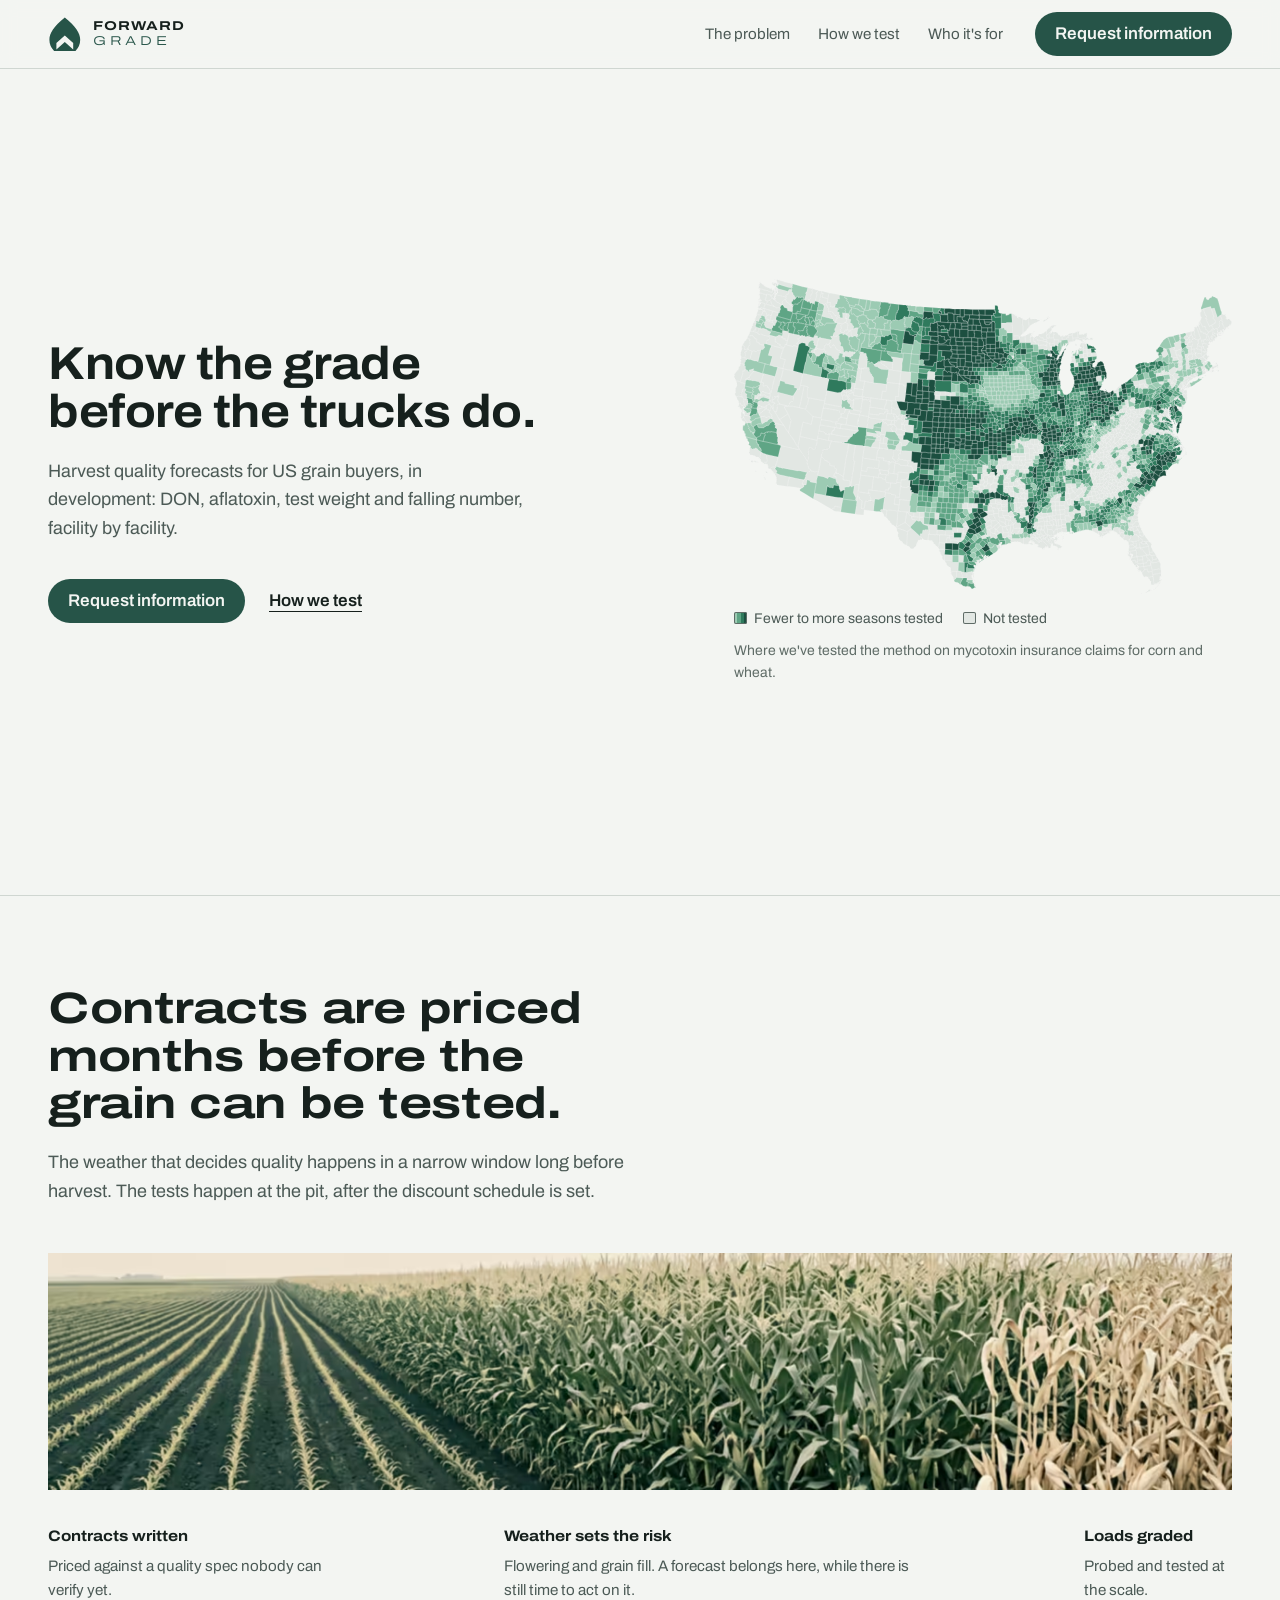
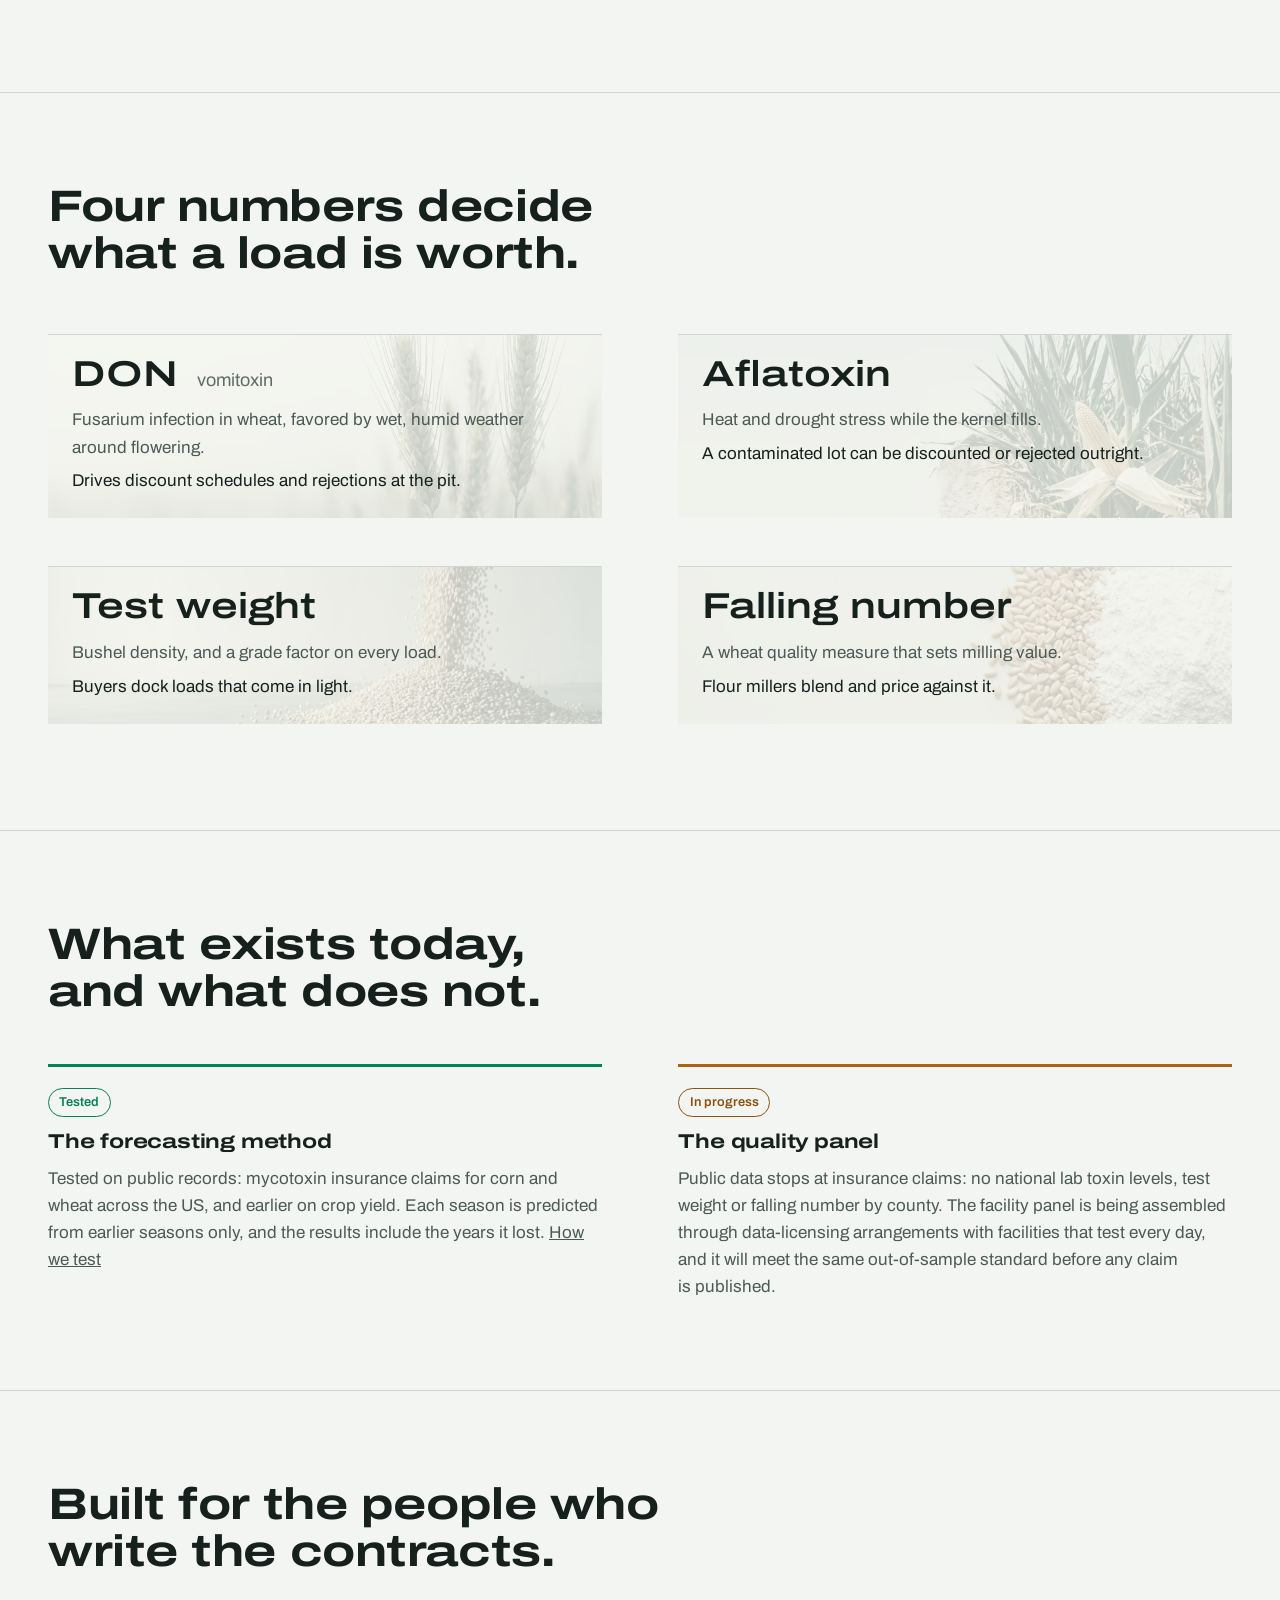
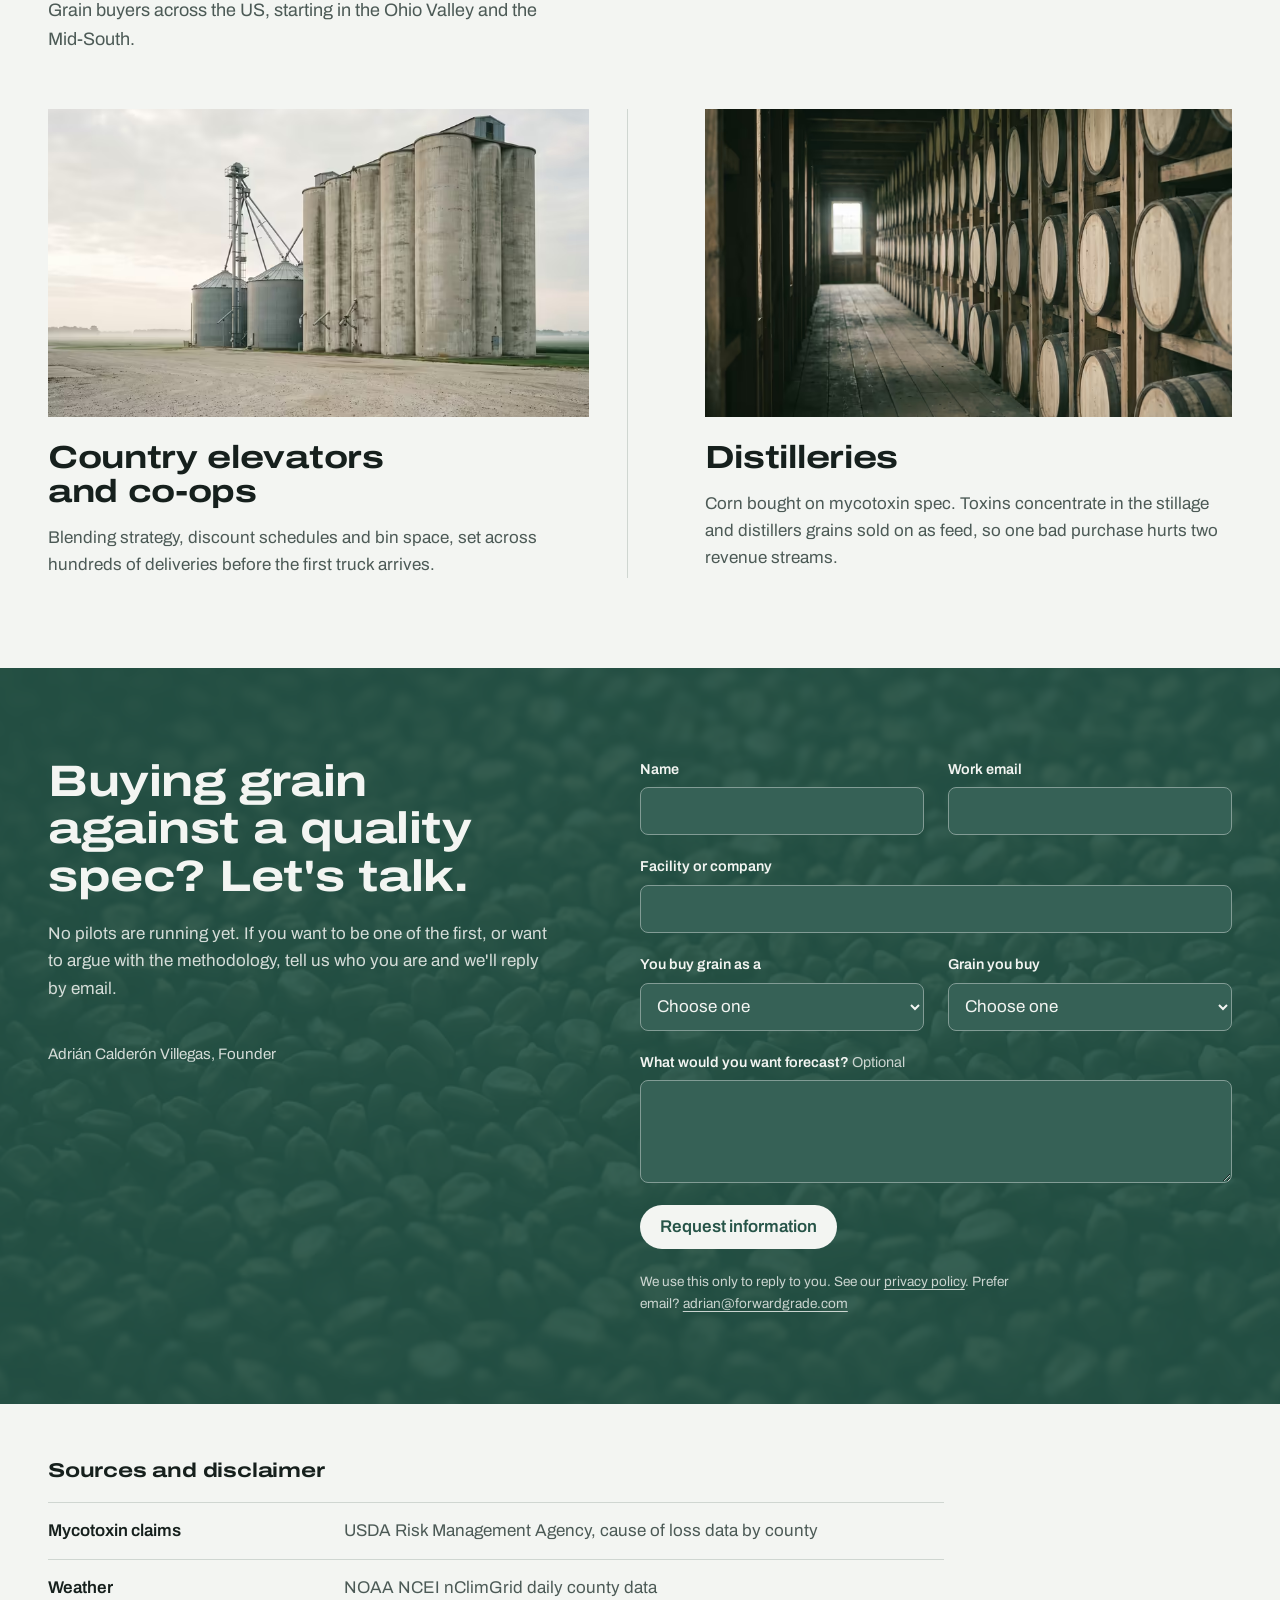
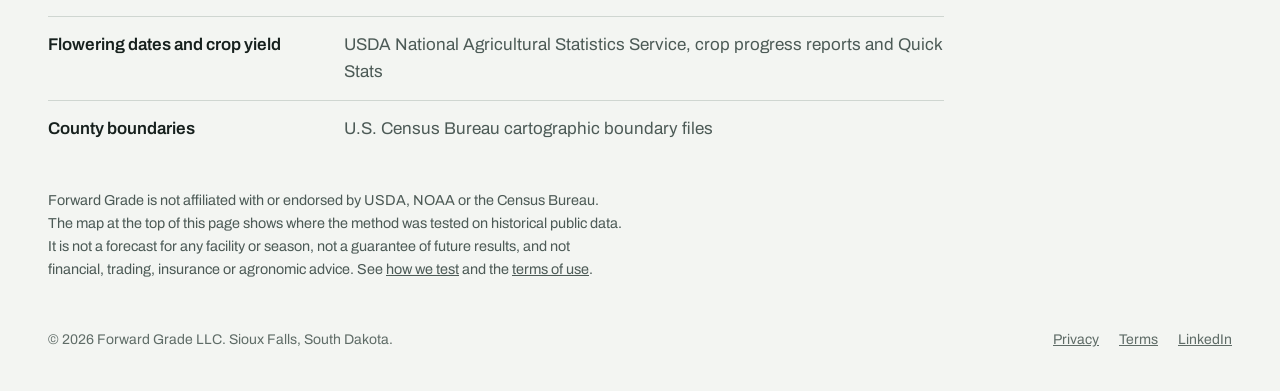
==== commit ccd94ead: "Lead the quality section with wheat; drop the corn ranking claim Regenerated from the hardened walk-" ====
--- a/index.html
+++ b/index.html
@@ -15,7 +15,7 @@
 <meta name="theme-color" content="#265448">
 <link rel="icon" href="img/favicon.svg" type="image/svg+xml">
 <link rel="preload" href="fonts/archivo.woff2" as="font" type="font/woff2" crossorigin>
-<link rel="stylesheet" href="styles.css?v=3">
+<link rel="stylesheet" href="styles.css?v=4">
 <style>@media (prefers-reduced-motion: no-preference) { @view-transition { navigation: auto; } }</style>
 <noscript><style>.strip { display: none; } .strip + .season { margin-top: 3.5rem; }</style></noscript>
 </head>
@@ -223,6 +223,7 @@
         <select id="f-commodity" name="commodity" required aria-describedby="e-commodity">
           <option value="">Choose one</option>
           <option>Corn</option>
+          <option>Soybeans</option>
           <option>Wheat</option>
           <option>Corn and wheat</option>
           <option>Other grain</option>
@@ -299,6 +300,12 @@
   say("Check the highlighted fields.");
   form.querySelector("[aria-invalid]").focus();
 }
+// At most 5 sends per 15 minutes from this browser. This stops repeat clicks, not bots: they post to Formspree
+// directly, where the _gotcha honeypot and Formspree's spam filter catch them. Times stay on the device (privacy.html).
+const LIMIT = 5, WINDOW = 15 * 60 * 1000;
+function recentSends(now) {
+  try { return JSON.parse(localStorage.getItem("fg-sends") || "[]").filter((t) => now - t < WINDOW); } catch { return []; }
+}
 form.addEventListener("submit", async (e) => {
   e.preventDefault();
   form.querySelectorAll(".err").forEach((p) => (p.textContent = ""));
@@ -307,6 +314,12 @@
   const errors = {};
   for (const k in messages) if (!form.elements[k].checkValidity() || !form.elements[k].value.trim()) errors[k] = messages[k];
   if (Object.keys(errors).length) return showErrors(errors);
+  const now = Date.now(), sends = recentSends(now);
+  if (sends.length >= LIMIT) {
+    const wait = Math.ceil((sends[0] + WINDOW - now) / 60000);
+    return say(`You've sent ${LIMIT} requests in the last 15 minutes. Try again in ${wait} minute${wait === 1 ? "" : "s"}, or email adrian@forwardgrade.com.`);
+  }
+  try { localStorage.setItem("fg-sends", JSON.stringify([...sends, now])); } catch {}
   button.disabled = true;
   say("Sending your request...");
   try {
--- a/styles.css
+++ b/styles.css
@@ -160,7 +160,7 @@
 .status article + article { border-top-color: var(--caveat); }
 .status h3 { margin: 0.9rem 0 0.75rem; }
 .status p { color: var(--ink-soft); }
-.tag { display: inline-block; font-size: 0.8rem; font-weight: 600; padding: 0.2rem 0.65rem; border-radius: 999px; border: 1px solid currentColor; color: var(--win); }
+.tag { display: inline-block; font-size: 0.8rem; font-weight: 600; padding: 0.2rem 0.65rem; border-radius: 999px; border: 1px solid currentColor; color: var(--win); white-space: nowrap; }
 .tag.caveat { color: var(--caveat-text); }
 
 /* The record */
@@ -168,7 +168,7 @@
 .not-quality { margin-top: 3.5rem; font-weight: 600; color: var(--caveat-text); }
 .charts { display: grid; grid-template-columns: 1fr 1fr; gap: clamp(2rem, 5vw, 4rem); margin-top: 1.25rem; }
 .withdrawn { border-left: 3px solid var(--caveat); padding-left: clamp(1rem, 2vw, 1.75rem); }
-.crop h3 { display: flex; align-items: center; gap: 0.75rem; font-size: 1.125rem; margin-bottom: 1.25rem; }
+.crop h3 { display: flex; flex-wrap: wrap; align-items: center; gap: 0.4rem 0.75rem; font-size: 1.125rem; margin-bottom: 1.25rem; }
 
 .bars { list-style: none; margin: 0; padding: 0; height: 10rem; background: linear-gradient(var(--rule), var(--rule)) 0 30.5% / 100% 1px no-repeat, linear-gradient(var(--rule), var(--rule)) 0 69.5% / 100% 1px no-repeat; display: grid; grid-template-columns: repeat(13, 1fr); gap: 2px; position: relative; }
 .bars::before { content: ""; position: absolute; inset: 50% 0 auto; border-top: 1px solid var(--ink-faint); }
@@ -347,7 +347,7 @@
 .bars.y21 { grid-template-columns: repeat(21, 1fr); gap: 1px; }
 .bars.y21 li::before { left: 12%; right: 12%; }
 .q-stats { display: grid; grid-template-columns: repeat(4, 1fr); gap: 1px; margin: 2.5rem 0 0; background: var(--rule); border: 1px solid var(--rule); }
-.q-stats div { background: var(--surface); padding: 1rem 1.1rem 1.2rem; }
+.q-stats div { background: var(--surface); padding: 1rem 1.1rem 1.2rem; display: flex; flex-direction: column; justify-content: space-between; }
 .q-stats dt { font-size: 0.8125rem; line-height: 1.35; color: var(--ink-soft); }
 .q-stats dd { margin: 0.5rem 0 0; font-size: clamp(1.6rem, 3vw, 2.1rem); font-weight: 650; font-stretch: 88%; color: var(--ink); font-variant-numeric: tabular-nums; }
 .q-map { margin-top: 2.5rem; }
@@ -373,5 +373,6 @@
 .lc-x { list-style: none; margin: 0; padding: 0; position: absolute; left: 0; right: 0; bottom: -1.4rem; }
 .lc-x li { position: absolute; left: calc((var(--i) + 0.5) / var(--n) * 100%); transform: translateX(-50%); font-size: 0.75rem; color: var(--ink-faint); font-variant-numeric: tabular-nums; }
 @media (max-width: 860px) { .q-stats { grid-template-columns: 1fr 1fr; } }
+@media (max-width: 480px) { .q-stats { grid-template-columns: 1fr; } .q-stats dd { white-space: nowrap; } }
 @media (max-width: 560px) { .bars.y21 li:nth-child(even) span { visibility: hidden; } }
 .q-map { max-width: 48rem; }
